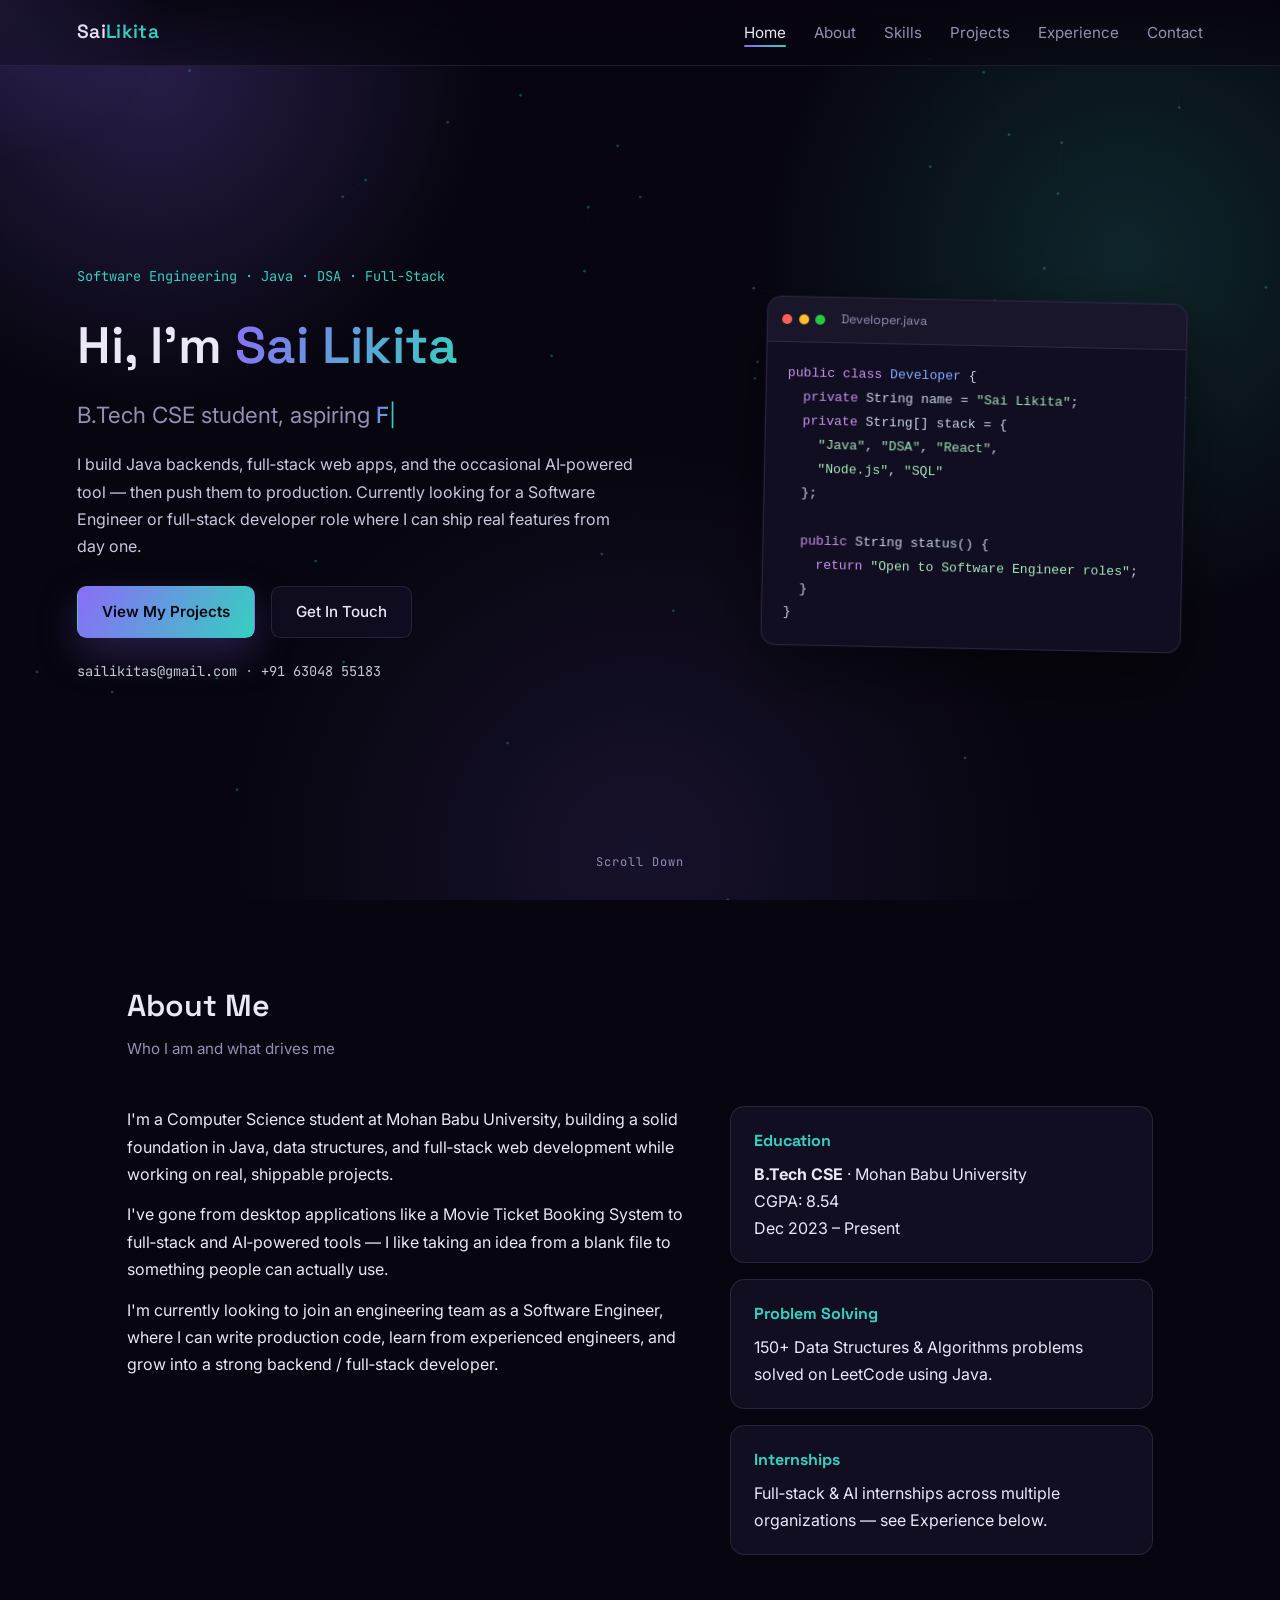
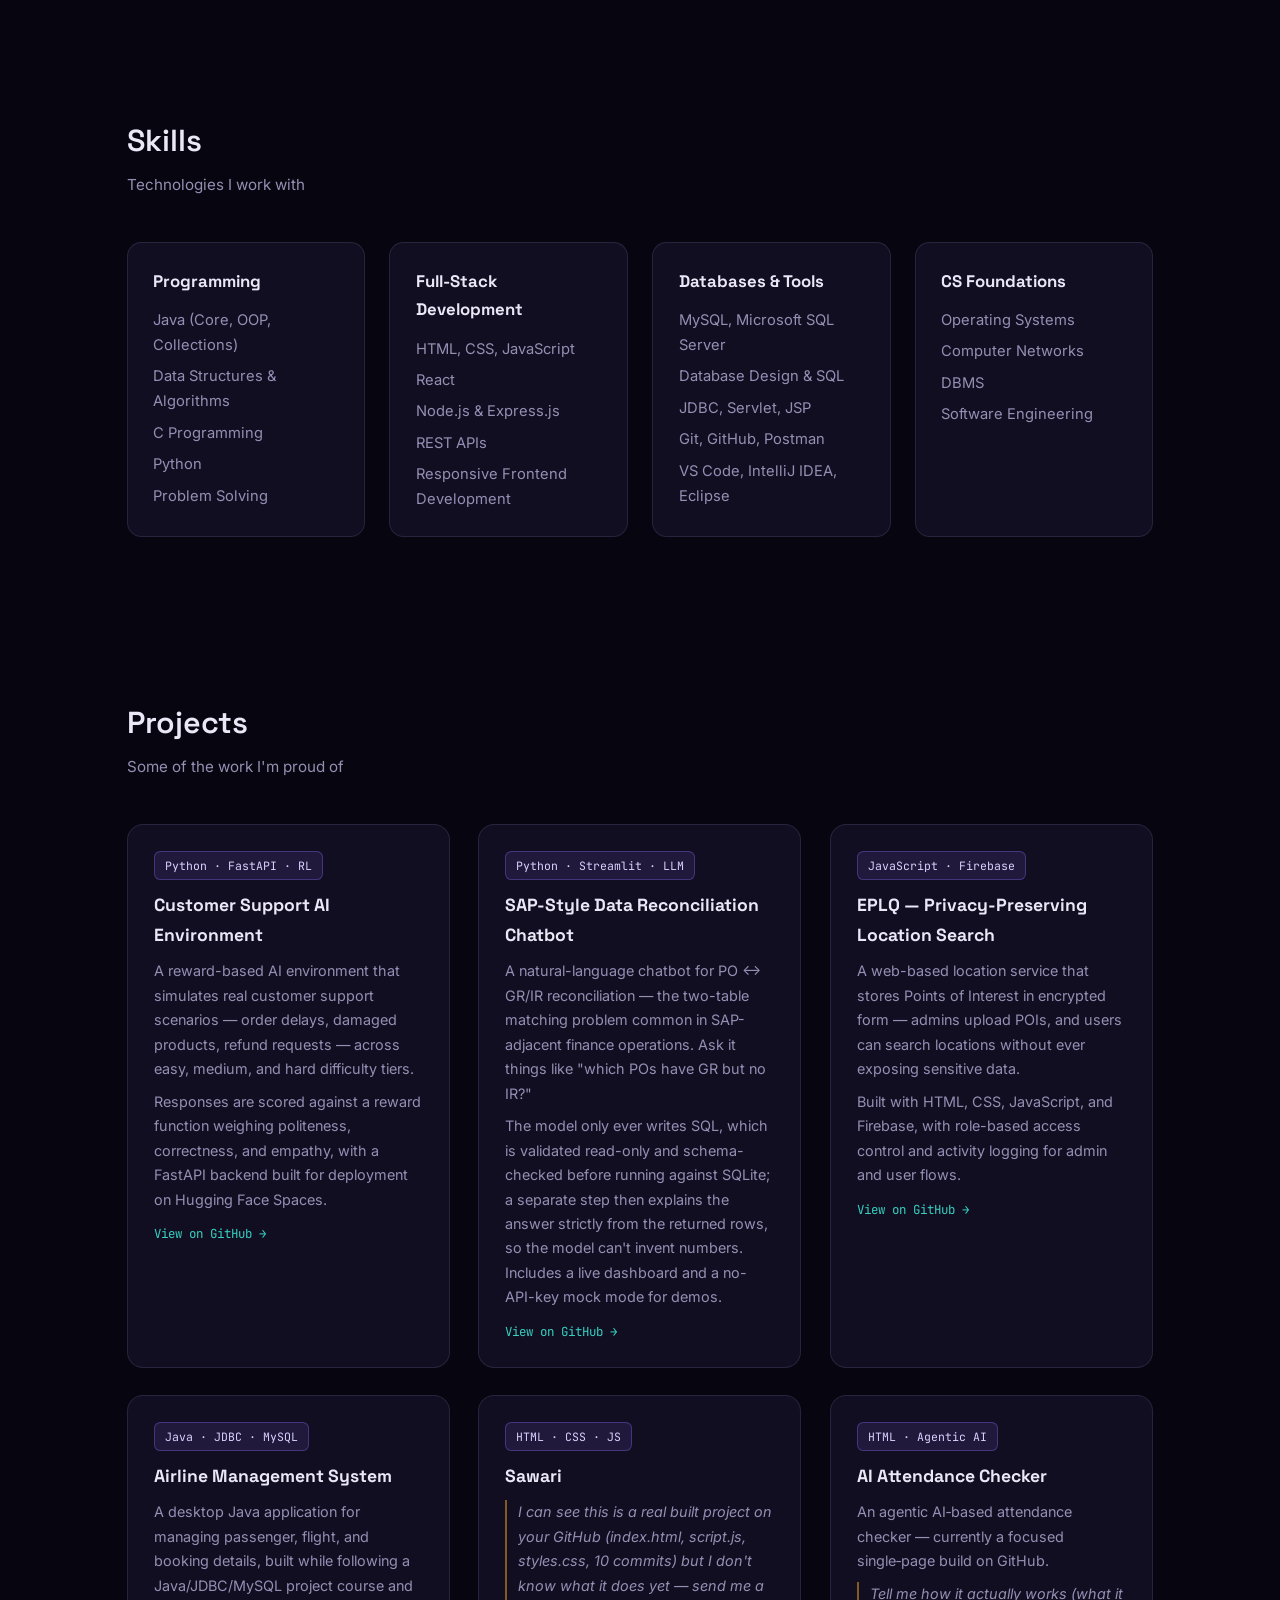
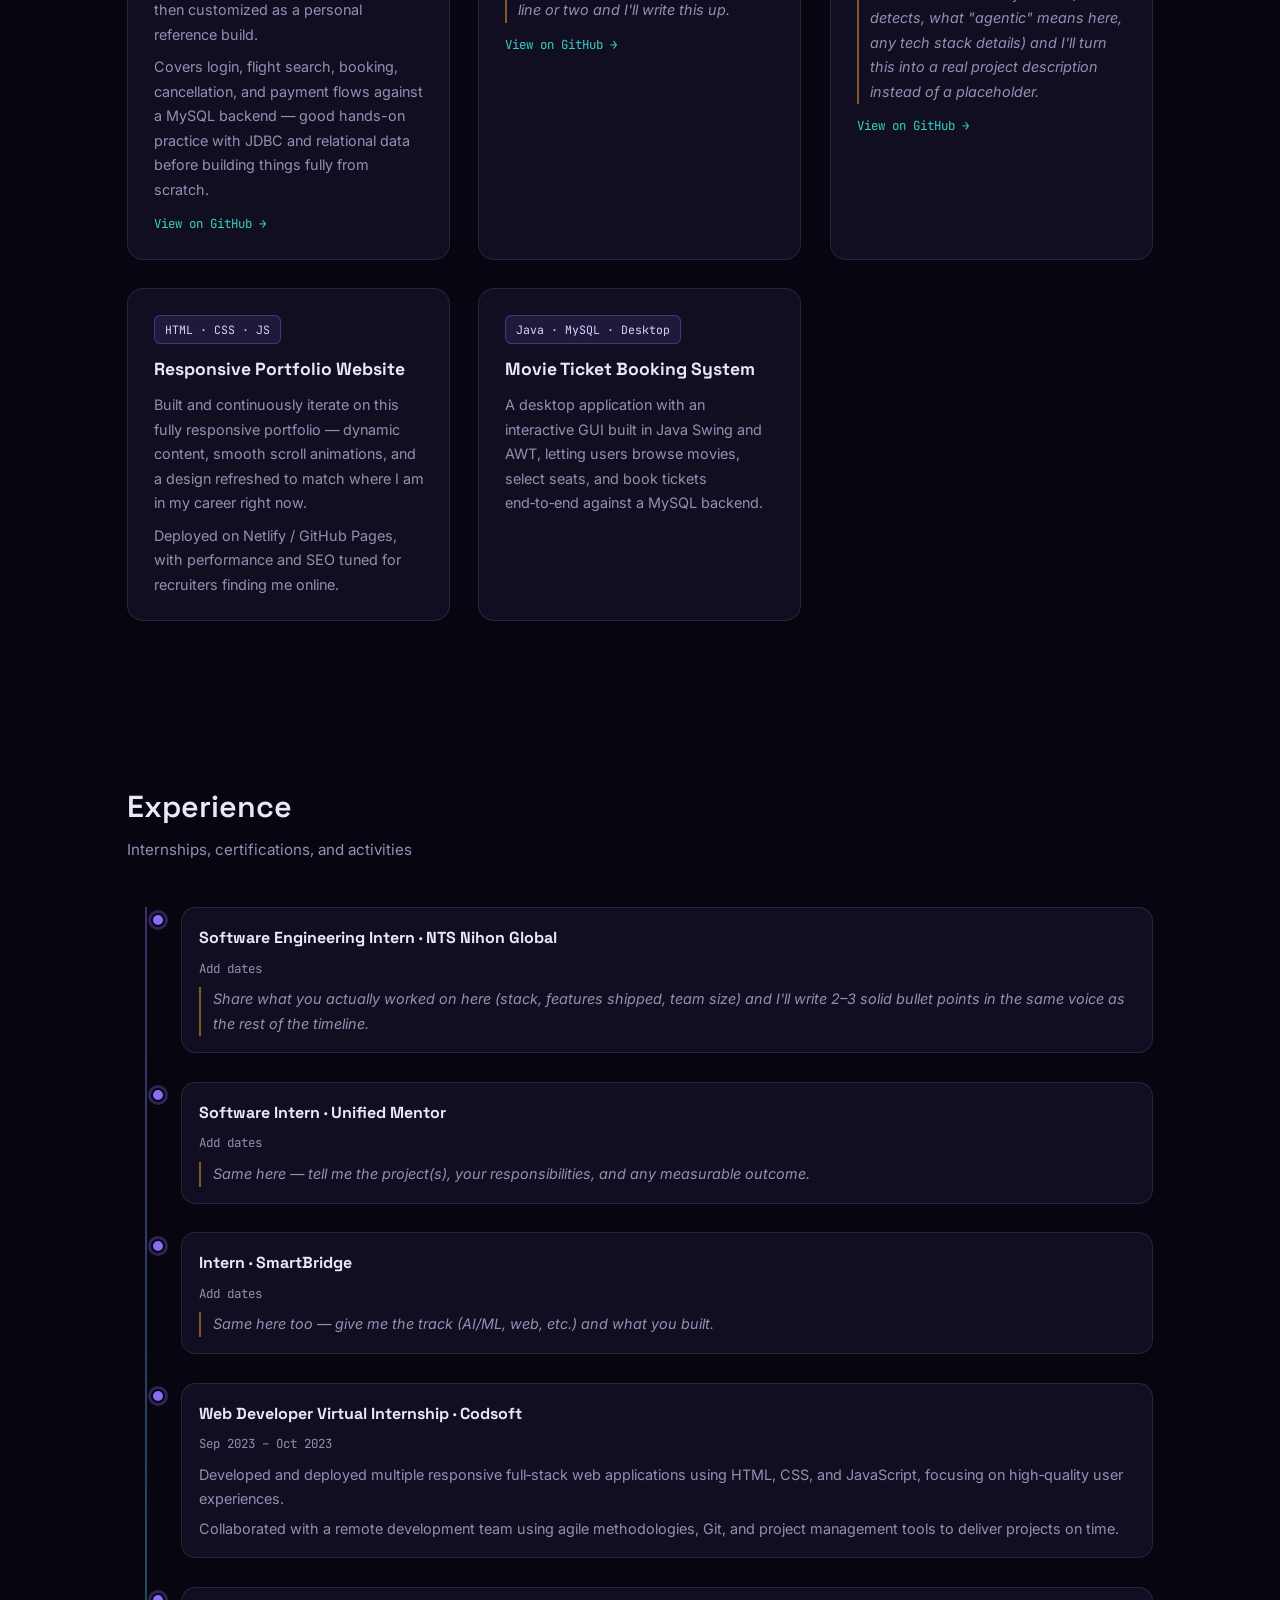
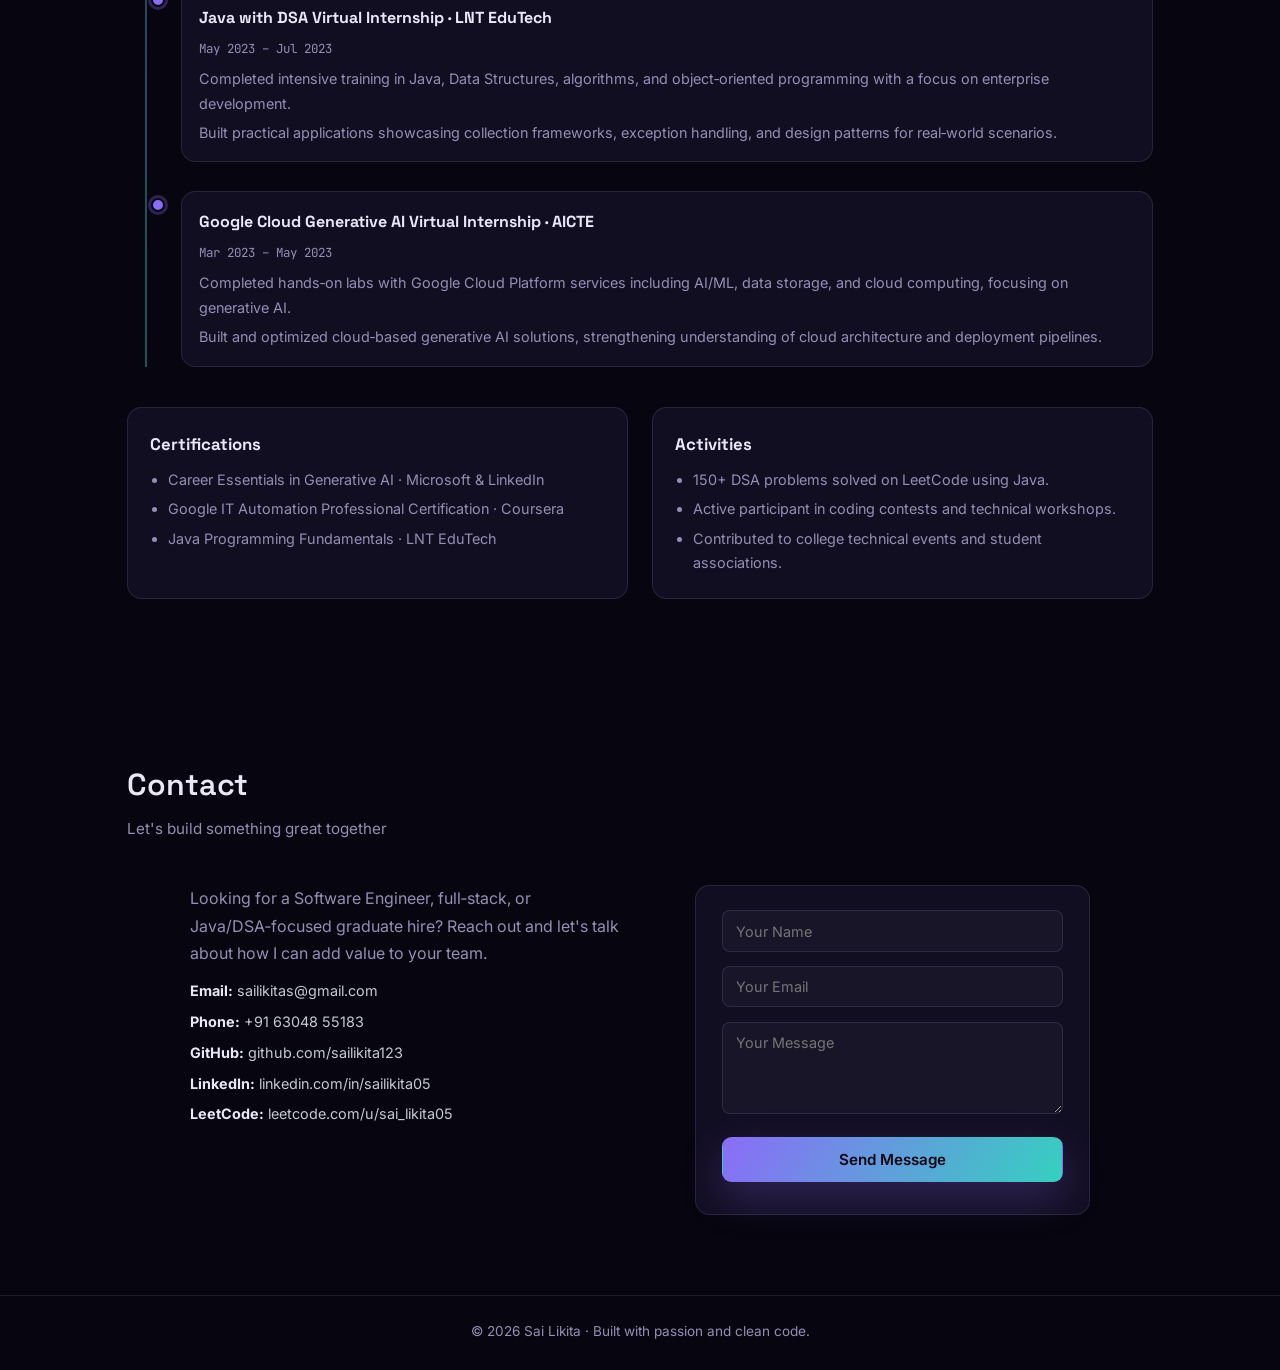
==== index.html @ dddb2d7a "Add files via upload" ====
<!DOCTYPE html>
<html lang="en">
<head>
  <meta charset="UTF-8" />
  <meta name="viewport" content="width=device-width, initial-scale=1.0" />
  <title>Sai Likita | Software Engineer</title>
  <meta name="description" content="Sai Likita — B.Tech CSE student and aspiring Software Engineer specializing in Java, Data Structures & Algorithms, and full-stack web development." />
  <link rel="stylesheet" href="styles.css" />
  <link rel="preconnect" href="https://fonts.googleapis.com">
  <link rel="preconnect" href="https://fonts.gstatic.com" crossorigin>
  <link href="https://fonts.googleapis.com/css2?family=Space+Grotesk:wght@400;500;600;700&family=Inter:wght@300;400;500;600;700&family=JetBrains+Mono:wght@400;500&display=swap" rel="stylesheet">
</head>
<body>
  <!-- preloader: one brief orchestrated entrance moment -->
  <div class="preloader" id="preloader" aria-hidden="true">
    <span class="preloader-mark">SL</span>
  </div>

  <!-- decorative background glow, purely visual -->
  <div class="bg-glow" aria-hidden="true"></div>
  <canvas id="particles" aria-hidden="true"></canvas>
  <div class="cursor-glow" id="cursor-glow" aria-hidden="true"></div>

  <!-- Header / Hero -->
  <header class="hero" id="home">
    <nav class="navbar">
      <div class="logo">Sai<span>Likita</span></div>
      <ul class="nav-links">
        <li><a href="#home">Home</a></li>
        <li><a href="#about">About</a></li>
        <li><a href="#skills">Skills</a></li>
        <li><a href="#projects">Projects</a></li>
        <li><a href="#experience">Experience</a></li>
        <li><a href="#contact">Contact</a></li>
      </ul>
      <div class="nav-toggle" id="nav-toggle">
        <span></span><span></span><span></span>
      </div>
    </nav>

    <div class="hero-content">
      <div class="hero-text">
        <p class="tagline">Software Engineering · Java · DSA · Full‑Stack</p>
        <h1>Hi, I'm <span>Sai Likita</span></h1>
        <h2>B.Tech CSE student, aspiring <span id="typewriter" class="typewriter"></span><span class="cursor" aria-hidden="true">|</span></h2>
        <p class="hero-subtitle">
          I build Java backends, full‑stack web apps, and the occasional AI‑powered tool —
          then push them to production. Currently looking for a Software Engineer or
          full‑stack developer role where I can ship real features from day one.
        </p>
        <div class="hero-buttons">
          <a href="#projects" class="btn primary">View My Projects</a>
          <a href="#contact" class="btn secondary">Get In Touch</a>
        </div>
        <div class="hero-links">
          <a href="mailto:sailikitas@gmail.com">sailikitas@gmail.com</a> ·
          <a href="tel:+916304855183">+91 63048 55183</a>
        </div>
      </div>

      <div class="hero-visual" aria-hidden="true">
        <div class="terminal-card" data-tilt>
          <div class="terminal-bar">
            <span class="dot red"></span><span class="dot yellow"></span><span class="dot green"></span>
            <span class="terminal-title">Developer.java</span>
          </div>
          <pre class="terminal-body"><code><span class="tok-kw">public class</span> <span class="tok-class">Developer</span> {
  <span class="tok-kw">private</span> String name = <span class="tok-str">"Sai Likita"</span>;
  <span class="tok-kw">private</span> String[] stack = {
    <span class="tok-str">"Java"</span>, <span class="tok-str">"DSA"</span>, <span class="tok-str">"React"</span>,
    <span class="tok-str">"Node.js"</span>, <span class="tok-str">"SQL"</span>
  };

  <span class="tok-kw">public</span> String status() {
    <span class="tok-kw">return</span> <span class="tok-str">"Open to Software Engineer roles"</span>;
  }
}</code></pre>
        </div>
      </div>
    </div>
    <div class="scroll-indicator">Scroll Down</div>
  </header>

  <!-- About -->
  <section id="about" class="section about">
    <div class="section-title">
      <h2>About Me</h2>
      <p>Who I am and what drives me</p>
    </div>
    <div class="about-grid">
      <div class="about-text">
        <p>
          I'm a Computer Science student at Mohan Babu University, building a solid foundation in
          Java, data structures, and full‑stack web development while working on real, shippable projects.
        </p>
        <p>
          I've gone from desktop applications like a Movie Ticket Booking System to full‑stack and
          AI‑powered tools — I like taking an idea from a blank file to something people can actually use.
        </p>
        <p>
          I'm currently looking to join an engineering team as a Software Engineer, where I can write
          production code, learn from experienced engineers, and grow into a strong backend / full‑stack developer.
        </p>
      </div>
      <div class="about-highlights">
        <div class="highlight-card">
          <h3>Education</h3>
          <p><strong>B.Tech CSE</strong> · Mohan Babu University</p>
          <p>CGPA: 8.54</p>
          <p>Dec 2023 – Present</p>
        </div>
        <div class="highlight-card">
          <h3>Problem Solving</h3>
          <p><span class="js-leetcode-count">150+</span> Data Structures &amp; Algorithms problems solved on LeetCode using Java.</p>
        </div>
        <div class="highlight-card">
          <h3>Internships</h3>
          <p>Full‑stack &amp; AI internships across multiple organizations — see Experience below.</p>
        </div>
      </div>
    </div>
  </section>

  <!-- Skills -->
  <section id="skills" class="section skills">
    <div class="section-title">
      <h2>Skills</h2>
      <p>Technologies I work with</p>
    </div>
    <div class="skills-grid">
      <div class="skills-group">
        <h3>Programming</h3>
        <ul>
          <li>Java (Core, OOP, Collections)</li>
          <li>Data Structures &amp; Algorithms</li>
          <li>C Programming</li>
          <li>Python</li>
          <li>Problem Solving</li>
        </ul>
      </div>
      <div class="skills-group">
        <h3>Full‑Stack Development</h3>
        <ul>
          <li>HTML, CSS, JavaScript</li>
          <li>React</li>
          <li>Node.js &amp; Express.js</li>
          <li>REST APIs</li>
          <li>Responsive Frontend Development</li>
        </ul>
      </div>
      <div class="skills-group">
        <h3>Databases &amp; Tools</h3>
        <ul>
          <li>MySQL, Microsoft SQL Server</li>
          <li>Database Design &amp; SQL</li>
          <li>JDBC, Servlet, JSP</li>
          <li>Git, GitHub, Postman</li>
          <li>VS Code, IntelliJ IDEA, Eclipse</li>
        </ul>
      </div>
      <div class="skills-group">
        <h3>CS Foundations</h3>
        <ul>
          <li>Operating Systems</li>
          <li>Computer Networks</li>
          <li>DBMS</li>
          <li>Software Engineering</li>
        </ul>
      </div>
    </div>
  </section>

  <!-- Projects -->
  <section id="projects" class="section projects">
    <div class="section-title">
      <h2>Projects</h2>
      <p>Some of the work I'm proud of</p>
    </div>

    <div class="projects-grid">
      <!-- Customer Support AI Environment -->
      <article class="project-card" data-tilt>
        <div class="project-tag">Python · FastAPI · RL</div>
        <h3>Customer Support AI Environment</h3>
        <p>
          A reward-based AI environment that simulates real customer support scenarios — order delays,
          damaged products, refund requests — across easy, medium, and hard difficulty tiers.
        </p>
        <p>
          Responses are scored against a reward function weighing politeness, correctness, and empathy,
          with a FastAPI backend built for deployment on Hugging Face Spaces.
        </p>
        <a class="project-link" href="https://github.com/sailikita123/Customer-Support-AI-Environment" target="_blank">View on GitHub →</a>
      </article>

      <!-- SAP-Style Data Reconciliation Chatbot -->
      <article class="project-card" data-tilt>
        <div class="project-tag">Python · Streamlit · LLM</div>
        <h3>SAP-Style Data Reconciliation Chatbot</h3>
        <p>
          A natural-language chatbot for PO ↔ GR/IR reconciliation — the two-table matching problem common
          in SAP-adjacent finance operations. Ask it things like "which POs have GR but no IR?"
        </p>
        <p>
          The model only ever writes SQL, which is validated read-only and schema-checked before running
          against SQLite; a separate step then explains the answer strictly from the returned rows, so the
          model can't invent numbers. Includes a live dashboard and a no-API-key mock mode for demos.
        </p>
        <a class="project-link" href="https://github.com/sailikita123/SAP-Style-Data-Reconciliation-Chatbot" target="_blank">View on GitHub →</a>
      </article>

      <!-- EPLQ -->
      <article class="project-card" data-tilt>
        <div class="project-tag">JavaScript · Firebase</div>
        <h3>EPLQ — Privacy-Preserving Location Search</h3>
        <p>
          A web-based location service that stores Points of Interest in encrypted form — admins upload
          POIs, and users can search locations without ever exposing sensitive data.
        </p>
        <p>
          Built with HTML, CSS, JavaScript, and Firebase, with role-based access control and activity
          logging for admin and user flows.
        </p>
        <a class="project-link" href="https://github.com/sailikita123/EPLQ" target="_blank">View on GitHub →</a>
      </article>

      <!-- Airline Management System -->
      <article class="project-card" data-tilt>
        <div class="project-tag">Java · JDBC · MySQL</div>
        <h3>Airline Management System</h3>
        <p>
          A desktop Java application for managing passenger, flight, and booking details, built while
          following a Java/JDBC/MySQL project course and then customized as a personal reference build.
        </p>
        <p>
          Covers login, flight search, booking, cancellation, and payment flows against a MySQL backend —
          good hands-on practice with JDBC and relational data before building things fully from scratch.
        </p>
        <a class="project-link" href="https://github.com/sailikita123/Airline-Management-System" target="_blank">View on GitHub →</a>
      </article>

      <!-- Sawari -->
      <article class="project-card" data-tilt>
        <div class="project-tag">HTML · CSS · JS</div>
        <h3>Sawari</h3>
        <p class="project-placeholder">
          I can see this is a real built project on your GitHub (index.html, script.js, styles.css,
          10 commits) but I don't know what it does yet — send me a line or two and I'll write this up.
        </p>
        <a class="project-link" href="https://github.com/sailikita123/sailikita" target="_blank">View on GitHub →</a>
      </article>

      <!-- AI Attendance Checker -->
      <article class="project-card" data-tilt>
        <div class="project-tag">HTML · Agentic AI</div>
        <h3>AI Attendance Checker</h3>
        <p>
          An agentic AI‑based attendance checker — currently a focused single‑page build on GitHub.
        </p>
        <p class="project-placeholder">
          Tell me how it actually works (what it detects, what "agentic" means here, any tech stack
          details) and I'll turn this into a real project description instead of a placeholder.
        </p>
        <a class="project-link" href="https://github.com/sailikita123/Ai-Attendence-Checker" target="_blank">View on GitHub →</a>
      </article>

      <!-- Responsive Portfolio Website -->
      <article class="project-card" data-tilt>
        <div class="project-tag">HTML · CSS · JS</div>
        <h3>Responsive Portfolio Website</h3>
        <p>
          Built and continuously iterate on this fully responsive portfolio — dynamic content, smooth
          scroll animations, and a design refreshed to match where I am in my career right now.
        </p>
        <p>
          Deployed on Netlify / GitHub Pages, with performance and SEO tuned for recruiters finding me online.
        </p>
      </article>

      <!-- Movie Ticket Booking System -->
      <article class="project-card" data-tilt>
        <div class="project-tag">Java · MySQL · Desktop</div>
        <h3>Movie Ticket Booking System</h3>
        <p>
          A desktop application with an interactive GUI built in Java Swing and AWT, letting users browse
          movies, select seats, and book tickets end‑to‑end against a MySQL backend.
        </p>
      </article>
    </div>
  </section>

  <!-- Experience / Internships -->
  <section id="experience" class="section experience">
    <div class="section-title">
      <h2>Experience</h2>
      <p>Internships, certifications, and activities</p>
    </div>

    <div class="timeline">
      <div class="timeline-item">
        <div class="timeline-dot"></div>
        <div class="timeline-content">
          <h3>Software Engineering Intern · NTS Nihon Global</h3>
          <span class="timeline-date">Add dates</span>
          <p class="project-placeholder">
            Share what you actually worked on here (stack, features shipped, team size) and I'll write
            2–3 solid bullet points in the same voice as the rest of the timeline.
          </p>
        </div>
      </div>

      <div class="timeline-item">
        <div class="timeline-dot"></div>
        <div class="timeline-content">
          <h3>Software Intern · Unified Mentor</h3>
          <span class="timeline-date">Add dates</span>
          <p class="project-placeholder">
            Same here — tell me the project(s), your responsibilities, and any measurable outcome.
          </p>
        </div>
      </div>

      <div class="timeline-item">
        <div class="timeline-dot"></div>
        <div class="timeline-content">
          <h3>Intern · SmartBridge</h3>
          <span class="timeline-date">Add dates</span>
          <p class="project-placeholder">
            Same here too — give me the track (AI/ML, web, etc.) and what you built.
          </p>
        </div>
      </div>

      <div class="timeline-item">
        <div class="timeline-dot"></div>
        <div class="timeline-content">
          <h3>Web Developer Virtual Internship · Codsoft</h3>
          <span class="timeline-date">Sep 2023 – Oct 2023</span>
          <p>
            Developed and deployed multiple responsive full‑stack web applications using HTML, CSS,
            and JavaScript, focusing on high‑quality user experiences.
          </p>
          <p>
            Collaborated with a remote development team using agile methodologies, Git, and project
            management tools to deliver projects on time.
          </p>
        </div>
      </div>

      <div class="timeline-item">
        <div class="timeline-dot"></div>
        <div class="timeline-content">
          <h3>Java with DSA Virtual Internship · LNT EduTech</h3>
          <span class="timeline-date">May 2023 – Jul 2023</span>
          <p>
            Completed intensive training in Java, Data Structures, algorithms, and object‑oriented
            programming with a focus on enterprise development.
          </p>
          <p>
            Built practical applications showcasing collection frameworks, exception handling,
            and design patterns for real‑world scenarios.
          </p>
        </div>
      </div>

      <div class="timeline-item">
        <div class="timeline-dot"></div>
        <div class="timeline-content">
          <h3>Google Cloud Generative AI Virtual Internship · AICTE</h3>
          <span class="timeline-date">Mar 2023 – May 2023</span>
          <p>
            Completed hands‑on labs with Google Cloud Platform services including AI/ML, data storage,
            and cloud computing, focusing on generative AI.
          </p>
          <p>
            Built and optimized cloud‑based generative AI solutions, strengthening understanding of cloud
            architecture and deployment pipelines.
          </p>
        </div>
      </div>
    </div>

    <div class="certs-activities">
      <div class="certs">
        <h3>Certifications</h3>
        <ul>
          <li>Career Essentials in Generative AI · Microsoft &amp; LinkedIn</li>
          <li>Google IT Automation Professional Certification · Coursera</li>
          <li>Java Programming Fundamentals · LNT EduTech</li>
        </ul>
      </div>
      <div class="activities">
        <h3>Activities</h3>
        <ul>
          <li><span class="js-leetcode-count">150+</span> DSA problems solved on LeetCode using Java.</li>
          <li>Active participant in coding contests and technical workshops.</li>
          <li>Contributed to college technical events and student associations.</li>
        </ul>
      </div>
    </div>
  </section>

  <!-- Contact -->
  <section id="contact" class="section contact">
    <div class="section-title">
      <h2>Contact</h2>
      <p>Let's build something great together</p>
    </div>

    <div class="contact-grid">
      <div class="contact-info">
        <p>
          Looking for a Software Engineer, full‑stack, or Java/DSA‑focused graduate hire?
          Reach out and let's talk about how I can add value to your team.
        </p>
        <ul>
          <li><strong>Email:</strong> <a href="mailto:sailikitas@gmail.com">sailikitas@gmail.com</a></li>
          <li><strong>Phone:</strong> <a href="tel:+916304855183">+91 63048 55183</a></li>
          <li><strong>GitHub:</strong> <a href="https://github.com/sailikita123" target="_blank">github.com/sailikita123</a></li>
          <li><strong>LinkedIn:</strong> <a href="https://www.linkedin.com/in/sailikita05/" target="_blank">linkedin.com/in/sailikita05</a></li>
          <li><strong>LeetCode:</strong> <a href="https://leetcode.com/u/sai_likita05/" target="_blank">leetcode.com/u/sai_likita05</a></li>
        </ul>
      </div>

      <form class="contact-form" onsubmit="handleSubmit(event)">
        <div class="form-row">
          <input type="text" id="name" placeholder="Your Name" required />
        </div>
        <div class="form-row">
          <input type="email" id="email" placeholder="Your Email" required />
        </div>
        <div class="form-row">
          <textarea id="message" rows="4" placeholder="Your Message" required></textarea>
        </div>
        <button type="submit" class="btn primary full-width">Send Message</button>
        <p id="form-status" class="form-status"></p>
      </form>
    </div>
  </section>

  <!-- Footer -->
  <footer class="footer">
    <p>© <span id="year"></span> Sai Likita · Built with passion and clean code.</p>
  </footer>

  <script src="script.js"></script>
</body>
</html>
---- styles.css ----
* {
  margin: 0;
  padding: 0;
  box-sizing: border-box;
}

:root {
  /* Base */
  --bg: #07050f;
  --bg-alt: #0d0a1a;
  --surface: #120e22;
  --border: rgba(148, 148, 196, 0.16);

  /* Accents — violet to teal duotone, amber reserved for signal/CTA */
  --accent-1: #8b6cf7;
  --accent-2: #35d0c0;
  --accent-amber: #f5a623;

  /* Text */
  --text: #eae7f7;
  --muted: #948fb3;

  /* Type */
  --font-display: "Space Grotesk", system-ui, sans-serif;
  --font-body: "Inter", system-ui, -apple-system, sans-serif;
  --font-mono: "JetBrains Mono", ui-monospace, monospace;
}

@media (prefers-reduced-motion: reduce) {
  *, *::before, *::after {
    animation-duration: 0.001ms !important;
    animation-iteration-count: 1 !important;
    transition-duration: 0.001ms !important;
    scroll-behavior: auto !important;
  }
}

html {
  scroll-behavior: smooth;
}

body {
  font-family: var(--font-body);
  background: var(--bg);
  color: var(--text);
  line-height: 1.7;
  position: relative;
  overflow-x: hidden;
}

h1, h2, h3, .logo, .terminal-title {
  font-family: var(--font-display);
}

/* Decorative background glow — one orchestrated ambient element */
.bg-glow {
  position: fixed;
  inset: 0;
  z-index: -1;
  background:
    radial-gradient(560px circle at 12% 8%, rgba(139, 108, 247, 0.24), transparent 60%),
    radial-gradient(620px circle at 88% 28%, rgba(53, 208, 192, 0.16), transparent 60%),
    radial-gradient(700px circle at 50% 95%, rgba(139, 108, 247, 0.12), transparent 60%),
    var(--bg);
  animation: drift 22s ease-in-out infinite alternate;
}

@keyframes drift {
  from { background-position: 0 0, 0 0, 0 0; }
  to { background-position: 40px -30px, -30px 40px, 20px 20px; }
}

::selection {
  background: var(--accent-1);
  color: #0a0714;
}

/* Preloader — one orchestrated entrance moment, then gone for good */
.preloader {
  position: fixed;
  inset: 0;
  z-index: 999;
  display: flex;
  align-items: center;
  justify-content: center;
  background: var(--bg);
  transition: opacity 0.6s ease, visibility 0.6s ease;
}

.preloader-mark {
  font-family: var(--font-display);
  font-size: 1.6rem;
  font-weight: 700;
  letter-spacing: 0.08em;
  background: linear-gradient(120deg, var(--accent-1), var(--accent-2));
  -webkit-background-clip: text;
  background-clip: text;
  color: transparent;
  animation: pulseMark 1.1s ease-in-out infinite;
}

@keyframes pulseMark {
  0%, 100% { opacity: 0.4; transform: scale(0.94); }
  50% { opacity: 1; transform: scale(1); }
}

.preloader.done {
  opacity: 0;
  visibility: hidden;
  pointer-events: none;
}

/* Particle constellation canvas, sits above the ambient glow */
#particles {
  position: fixed;
  inset: 0;
  z-index: 0;
  pointer-events: none;
  opacity: 0.55;
}

body > * {
  position: relative;
  z-index: 1;
}

/* Cursor glow — desktop only, follows the pointer */
.cursor-glow {
  position: fixed;
  top: 0;
  left: 0;
  width: 340px;
  height: 340px;
  border-radius: 50%;
  background: radial-gradient(circle, rgba(139, 108, 247, 0.14), transparent 70%);
  transform: translate(-50%, -50%);
  pointer-events: none;
  z-index: 2;
  will-change: transform;
  display: none;
}

@media (pointer: fine) {
  .cursor-glow {
    display: block;
  }
}

/* Typewriter target */
.typewriter {
  background: linear-gradient(120deg, var(--accent-1), var(--accent-2));
  -webkit-background-clip: text;
  background-clip: text;
  color: transparent;
  font-weight: 500;
}

/* Tilt-on-hover targets get perspective from JS-applied inline transform;
   this just sets up the transition + will-change */
[data-tilt] {
  transition: transform 0.15s ease-out, box-shadow 0.2s ease;
  will-change: transform;
}

/* Stagger-reveal: JS adds .reveal to eligible children, then .in-view flips it on
   with a per-index delay set via the --delay custom property */
.reveal {
  opacity: 0;
  transform: translateY(18px);
  transition: opacity 0.55s ease, transform 0.55s ease;
  transition-delay: var(--delay, 0ms);
}

.reveal.in-view {
  opacity: 1;
  transform: translateY(0);
}

/* Nav active-section highlight */
.nav-links a.active {
  color: var(--text);
}

.nav-links a.active::after {
  width: 100%;
}

/* Navbar */
.navbar {
  position: fixed;
  top: 0;
  left: 0;
  right: 0;
  padding: 1rem 6vw;
  display: flex;
  align-items: center;
  justify-content: space-between;
  backdrop-filter: blur(18px);
  background: linear-gradient(to bottom, rgba(7, 5, 15, 0.9), rgba(7, 5, 15, 0.55));
  z-index: 100;
  border-bottom: 1px solid var(--border);
}

.logo {
  font-weight: 600;
  font-size: 1.2rem;
  letter-spacing: 0.02em;
}

.logo span {
  color: var(--accent-2);
}

.nav-links {
  list-style: none;
  display: flex;
  gap: 1.75rem;
}

.nav-links a {
  color: var(--muted);
  text-decoration: none;
  font-size: 0.95rem;
  position: relative;
  transition: color 0.2s ease;
}

.nav-links a::after {
  content: "";
  position: absolute;
  left: 0;
  bottom: -0.35rem;
  width: 0;
  height: 2px;
  background: linear-gradient(90deg, var(--accent-1), var(--accent-2));
  border-radius: 999px;
  transition: width 0.2s ease;
}

.nav-links a:hover {
  color: var(--text);
}

.nav-links a:hover::after {
  width: 100%;
}

/* Mobile nav toggle */
.nav-toggle {
  display: none;
  flex-direction: column;
  gap: 0.25rem;
  cursor: pointer;
}

.nav-toggle span {
  width: 22px;
  height: 2px;
  background: var(--text);
}

/* Hero */
.hero {
  min-height: 100vh;
  padding: 7rem 6vw 4rem;
  display: flex;
  align-items: center;
  position: relative;
}

.hero-content {
  max-width: 1180px;
  width: 100%;
  margin: 0 auto;
  display: grid;
  grid-template-columns: 1.15fr 0.85fr;
  gap: 3rem;
  align-items: center;
}

.hero-text .tagline {
  font-family: var(--font-mono);
  font-size: 0.85rem;
  color: var(--accent-2);
  margin-bottom: 0.9rem;
}

.hero-text h1 {
  font-size: clamp(2.4rem, 4vw, 3.4rem);
  font-weight: 600;
  margin-bottom: 0.4rem;
}

.hero-text h1 span {
  background: linear-gradient(120deg, var(--accent-1), var(--accent-2));
  -webkit-background-clip: text;
  background-clip: text;
  color: transparent;
}

.hero-text h2 {
  font-size: clamp(1.1rem, 2vw, 1.4rem);
  color: var(--muted);
  margin-bottom: 1.1rem;
  font-weight: 400;
  font-family: var(--font-body);
}

.cursor {
  color: var(--accent-2);
  animation: blink 1s step-start infinite;
}

@keyframes blink {
  50% { opacity: 0; }
}

.hero-subtitle {
  max-width: 560px;
  color: #c9c6de;
  margin-bottom: 1.6rem;
}

.hero-buttons {
  display: flex;
  gap: 1rem;
  margin-bottom: 1.4rem;
}

.btn {
  padding: 0.75rem 1.5rem;
  border-radius: 0.6rem;
  border: 1px solid transparent;
  font-family: var(--font-body);
  font-size: 0.95rem;
  font-weight: 500;
  cursor: pointer;
  text-decoration: none;
  transition: transform 0.2s ease, box-shadow 0.2s ease, border-color 0.2s ease, background 0.2s ease;
  display: inline-block;
}

.btn.primary {
  background: linear-gradient(120deg, var(--accent-1), var(--accent-2));
  color: #0a0714;
  font-weight: 600;
  box-shadow: 0 16px 40px rgba(139, 108, 247, 0.25);
}

.btn.primary:hover {
  transform: translateY(-2px);
  box-shadow: 0 20px 50px rgba(139, 108, 247, 0.4);
}

.btn.secondary {
  background: rgba(18, 14, 34, 0.8);
  color: var(--text);
  border-color: var(--border);
}

.btn.secondary:hover {
  border-color: var(--accent-2);
  background: rgba(18, 14, 34, 0.95);
}

.hero-links {
  font-family: var(--font-mono);
  font-size: 0.85rem;
  color: var(--muted);
}

.hero-links a {
  color: #c4c9d4;
  text-decoration: none;
}

.hero-links a:hover {
  color: var(--accent-2);
}

/* Hero visual: terminal card */
.hero-visual {
  display: flex;
  justify-content: center;
}

.terminal-card {
  width: 100%;
  max-width: 420px;
  background: var(--surface);
  border: 1px solid var(--border);
  border-radius: 0.9rem;
  overflow: hidden;
  box-shadow: 0 30px 70px rgba(0, 0, 0, 0.5), 0 0 0 1px rgba(139, 108, 247, 0.08);
  transform: rotate(1.2deg);
}

.terminal-bar {
  display: flex;
  align-items: center;
  gap: 0.4rem;
  padding: 0.7rem 0.9rem;
  background: rgba(255, 255, 255, 0.03);
  border-bottom: 1px solid var(--border);
}

.dot {
  width: 10px;
  height: 10px;
  border-radius: 50%;
  display: inline-block;
}

.dot.red { background: #ff5f57; }
.dot.yellow { background: #febc2e; }
.dot.green { background: #28c840; }

.terminal-title {
  margin-left: 0.6rem;
  font-size: 0.78rem;
  color: var(--muted);
}

.terminal-body {
  padding: 1.2rem 1.3rem;
  font-family: var(--font-mono);
  font-size: 0.82rem;
  line-height: 1.75;
  color: #cbd5e1;
  overflow-x: auto;
}

.tok-kw { color: #c792ea; }
.tok-class { color: #82aaff; }
.tok-str { color: #a3e6b8; }

/* Scroll indicator */
.scroll-indicator {
  position: absolute;
  left: 50%;
  bottom: 1.75rem;
  transform: translateX(-50%);
  font-family: var(--font-mono);
  font-size: 0.75rem;
  color: var(--muted);
  letter-spacing: 0.08em;
}

/* Sections */
.section {
  padding: 5rem 6vw;
  max-width: 1180px;
  margin: 0 auto;
}

.section-title {
  margin-bottom: 2.75rem;
}

.section-title h2 {
  font-size: 1.9rem;
  font-weight: 600;
  margin-bottom: 0.3rem;
}

.section-title p {
  color: var(--muted);
  font-size: 0.95rem;
}

/* Scroll reveal — applied to section titles only, one moment per section */
.section-title {
  opacity: 0;
  transform: translateY(14px);
  transition: opacity 0.6s ease, transform 0.6s ease;
}

.section-title.in-view {
  opacity: 1;
  transform: translateY(0);
}

/* About */
.about-grid {
  display: grid;
  grid-template-columns: 2fr 1.5fr;
  gap: 2.5rem;
  align-items: flex-start;
}

.about-text p + p {
  margin-top: 0.85rem;
}

.about-highlights {
  display: grid;
  gap: 1rem;
}

.highlight-card {
  background: var(--surface);
  border-radius: 0.9rem;
  padding: 1.25rem 1.4rem;
  border: 1px solid var(--border);
}

.highlight-card h3 {
  font-size: 1rem;
  margin-bottom: 0.4rem;
  color: var(--accent-2);
}

/* Skills */
.skills-grid {
  display: grid;
  grid-template-columns: repeat(auto-fit, minmax(210px, 1fr));
  gap: 1.5rem;
}

.skills-group {
  background: var(--surface);
  border-radius: 0.9rem;
  padding: 1.5rem 1.6rem;
  border: 1px solid var(--border);
}

.skills-group h3 {
  margin-bottom: 0.8rem;
  font-size: 1.05rem;
}

.skills-group ul {
  list-style: none;
  font-size: 0.92rem;
  color: var(--muted);
}

.skills-group li + li {
  margin-top: 0.4rem;
}

/* Projects */
.projects-grid {
  display: grid;
  grid-template-columns: repeat(auto-fit, minmax(270px, 1fr));
  gap: 1.75rem;
}

.project-card {
  background: var(--surface);
  border-radius: 1rem;
  padding: 1.6rem 1.6rem 1.4rem;
  border: 1px solid var(--border);
  transition: border-color 0.2s ease, transform 0.2s ease;
}

.project-card:hover {
  border-color: rgba(139, 108, 247, 0.5);
}

.project-tag {
  display: inline-block;
  font-family: var(--font-mono);
  font-size: 0.72rem;
  padding: 0.25rem 0.65rem;
  border-radius: 0.4rem;
  background: rgba(139, 108, 247, 0.12);
  border: 1px solid rgba(139, 108, 247, 0.35);
  color: #d8d2ff;
  margin-bottom: 0.7rem;
}

.project-card h3 {
  margin-bottom: 0.5rem;
  font-size: 1.1rem;
}

.project-card p {
  color: var(--muted);
  font-size: 0.9rem;
}

.project-card p + p {
  margin-top: 0.5rem;
}

.project-placeholder {
  color: var(--accent-amber);
  font-style: italic;
  font-size: 0.82rem;
  border-left: 2px solid rgba(245, 166, 35, 0.5);
  padding-left: 0.7rem;
}

.project-link {
  display: inline-block;
  margin-top: 0.7rem;
  font-family: var(--font-mono);
  font-size: 0.78rem;
  color: var(--accent-2);
  text-decoration: none;
}

.project-link:hover {
  text-decoration: underline;
}

/* Experience */
.timeline {
  position: relative;
  margin-bottom: 2.5rem;
}

.timeline::before {
  content: "";
  position: absolute;
  left: 18px;
  top: 0;
  bottom: 0;
  width: 2px;
  background: linear-gradient(to bottom, var(--accent-1), var(--accent-2));
  opacity: 0.4;
}

.timeline-item {
  display: flex;
  gap: 1rem;
  margin-bottom: 1.8rem;
  padding-left: 1.5rem;
}

.timeline-dot {
  width: 14px;
  height: 14px;
  border-radius: 999px;
  background: var(--accent-1);
  border: 2px solid var(--bg);
  box-shadow: 0 0 0 3px rgba(139, 108, 247, 0.3);
  margin-top: 0.4rem;
  flex-shrink: 0;
}

.timeline-content {
  background: var(--surface);
  border-radius: 0.9rem;
  padding: 1rem 1.1rem;
  border: 1px solid var(--border);
  flex: 1;
}

.timeline-date {
  font-family: var(--font-mono);
  font-size: 0.78rem;
  color: var(--muted);
}

.timeline-content h3 {
  margin-bottom: 0.15rem;
  font-size: 1rem;
}

.timeline-content p {
  color: var(--muted);
  font-size: 0.9rem;
  margin-top: 0.4rem;
}

.timeline-content p + p {
  margin-top: 0.3rem;
}

.certs-activities {
  display: grid;
  grid-template-columns: repeat(auto-fit, minmax(260px, 1fr));
  gap: 1.5rem;
}

.certs, .activities {
  background: var(--surface);
  border-radius: 0.9rem;
  padding: 1.4rem;
  border: 1px solid var(--border);
}

.certs h3, .activities h3 {
  margin-bottom: 0.6rem;
  font-size: 1.05rem;
}

.certs ul, .activities ul {
  list-style: disc;
  padding-left: 1.1rem;
  font-size: 0.9rem;
  color: var(--muted);
}

.certs li + li, .activities li + li {
  margin-top: 0.3rem;
}

/* Contact */
.contact-grid {
  display: grid;
  grid-template-columns: minmax(0, 1.2fr) minmax(0, 1fr);
  gap: 2rem;
  max-width: 900px;
  margin: 0 auto;
}

.contact-info p {
  color: var(--muted);
  margin-bottom: 0.75rem;
}

.contact-info ul {
  list-style: none;
  font-size: 0.9rem;
}

.contact-info li + li {
  margin-top: 0.4rem;
}

.contact-info a {
  color: #c4c9d4;
  text-decoration: none;
}

.contact-info a:hover {
  color: var(--accent-2);
}

.contact-form {
  background: var(--surface);
  border-radius: 0.9rem;
  padding: 1.5rem 1.6rem;
  border: 1px solid var(--border);
}

.form-row {
  margin-bottom: 0.9rem;
}

input, textarea {
  width: 100%;
  padding: 0.7rem 0.8rem;
  border-radius: 0.5rem;
  border: 1px solid var(--border);
  background: rgba(255, 255, 255, 0.03);
  color: var(--text);
  font-family: var(--font-body);
  font-size: 0.9rem;
}

input:focus, textarea:focus {
  outline: none;
  border-color: var(--accent-2);
  box-shadow: 0 0 0 1px rgba(53, 208, 192, 0.6);
}

.btn.full-width {
  width: 100%;
  text-align: center;
}

.form-status {
  margin-top: 0.5rem;
  font-size: 0.85rem;
  color: var(--muted);
}

/* Footer */
.footer {
  padding: 1.5rem 6vw 1.7rem;
  text-align: center;
  font-size: 0.85rem;
  color: var(--muted);
  border-top: 1px solid var(--border);
}

/* Visible keyboard focus */
a:focus-visible,
button:focus-visible,
input:focus-visible,
textarea:focus-visible {
  outline: 2px solid var(--accent-2);
  outline-offset: 2px;
}

/* Responsive */
@media (max-width: 900px) {
  .hero-content {
    grid-template-columns: 1fr;
  }

  .hero-visual {
    order: -1;
  }

  .terminal-card {
    max-width: 480px;
    transform: none;
  }

  .about-grid,
  .contact-grid {
    grid-template-columns: 1fr;
  }
}

@media (max-width: 768px) {
  .navbar {
    padding-inline: 5vw;
  }

  .nav-links {
    position: absolute;
    top: 100%;
    right: 0;
    background: rgba(7, 5, 15, 0.98);
    flex-direction: column;
    gap: 0.5rem;
    padding: 0.9rem 1.25rem 1.1rem;
    border-bottom-left-radius: 0.9rem;
    border-left: 1px solid var(--border);
    border-bottom: 1px solid var(--border);
    display: none;
  }

  .nav-links.open {
    display: flex;
  }

  .nav-toggle {
    display: flex;
  }

  .hero {
    padding-top: 6.2rem;
  }

  .hero-buttons {
    flex-direction: column;
    align-items: flex-start;
  }
}

@media (max-width: 480px) {
  .section {
    padding-inline: 5vw;
  }

  .hero {
    padding-inline: 5vw;
  }
}
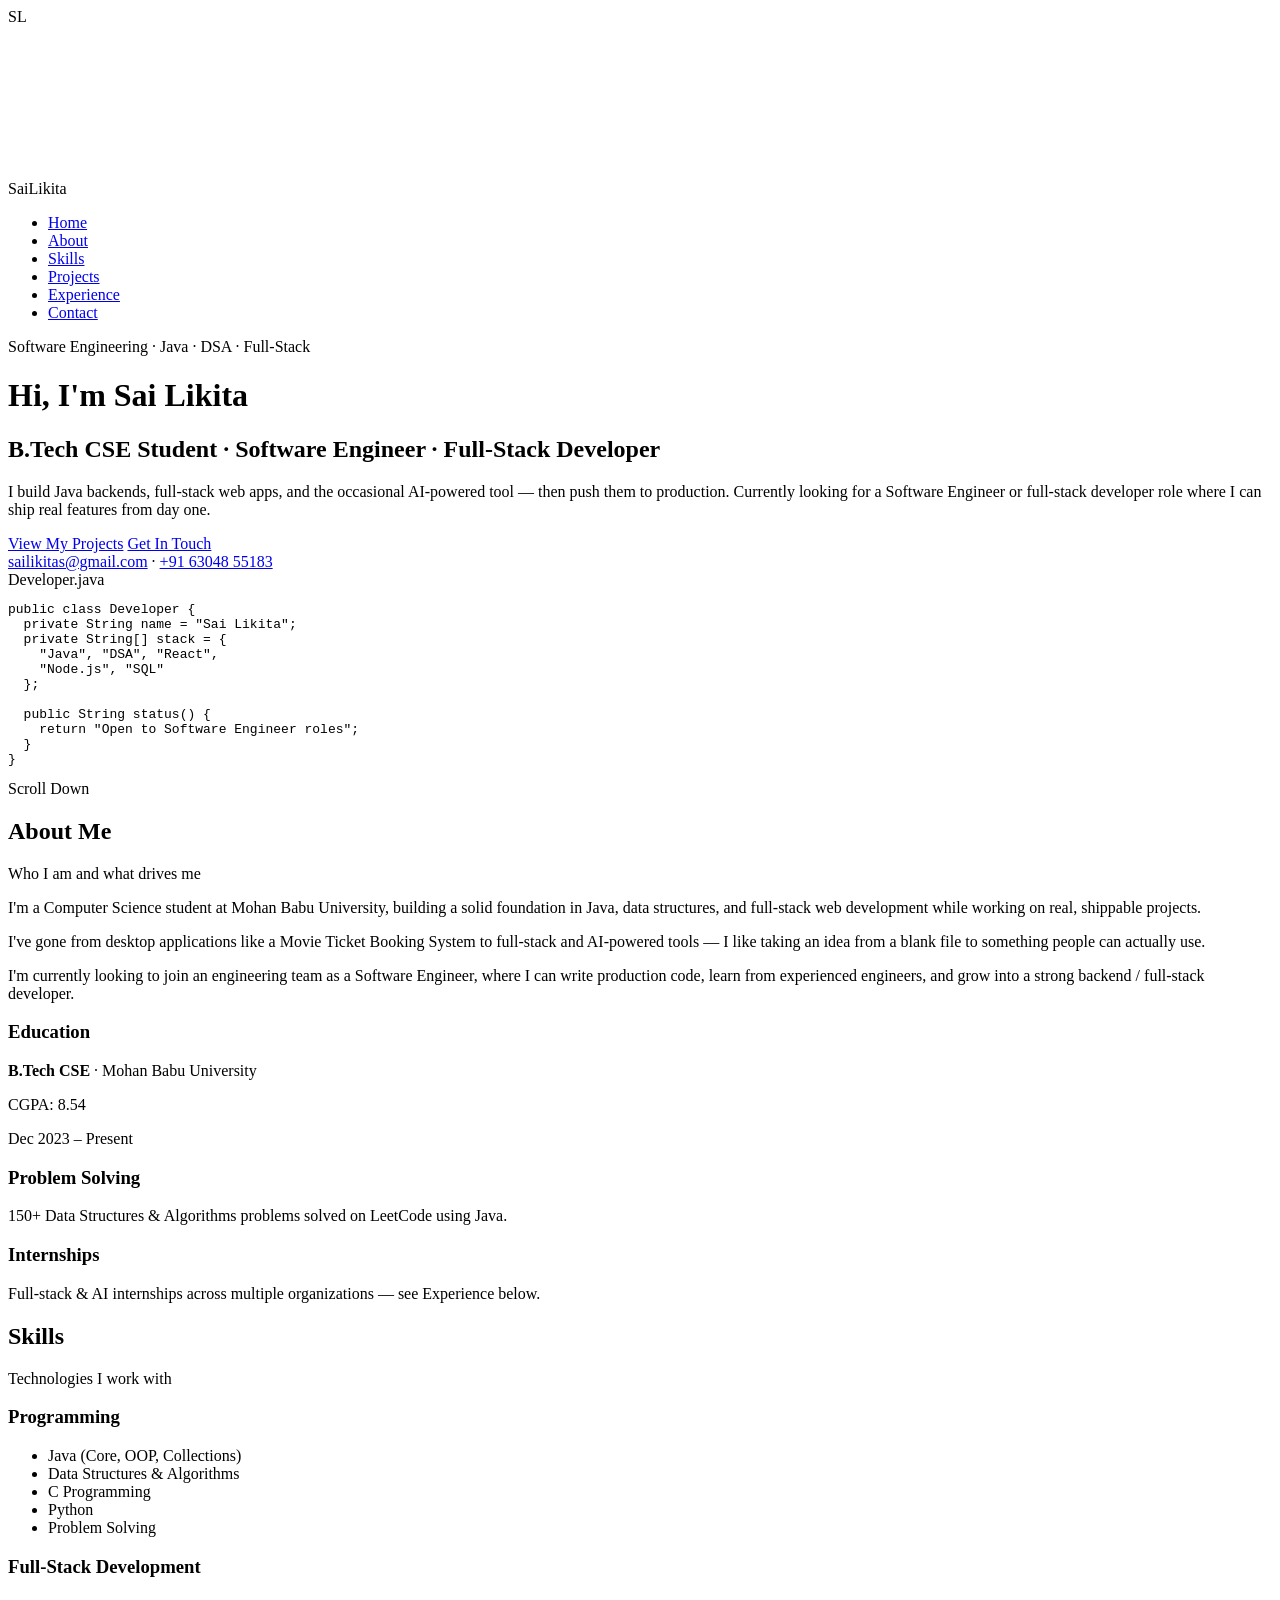
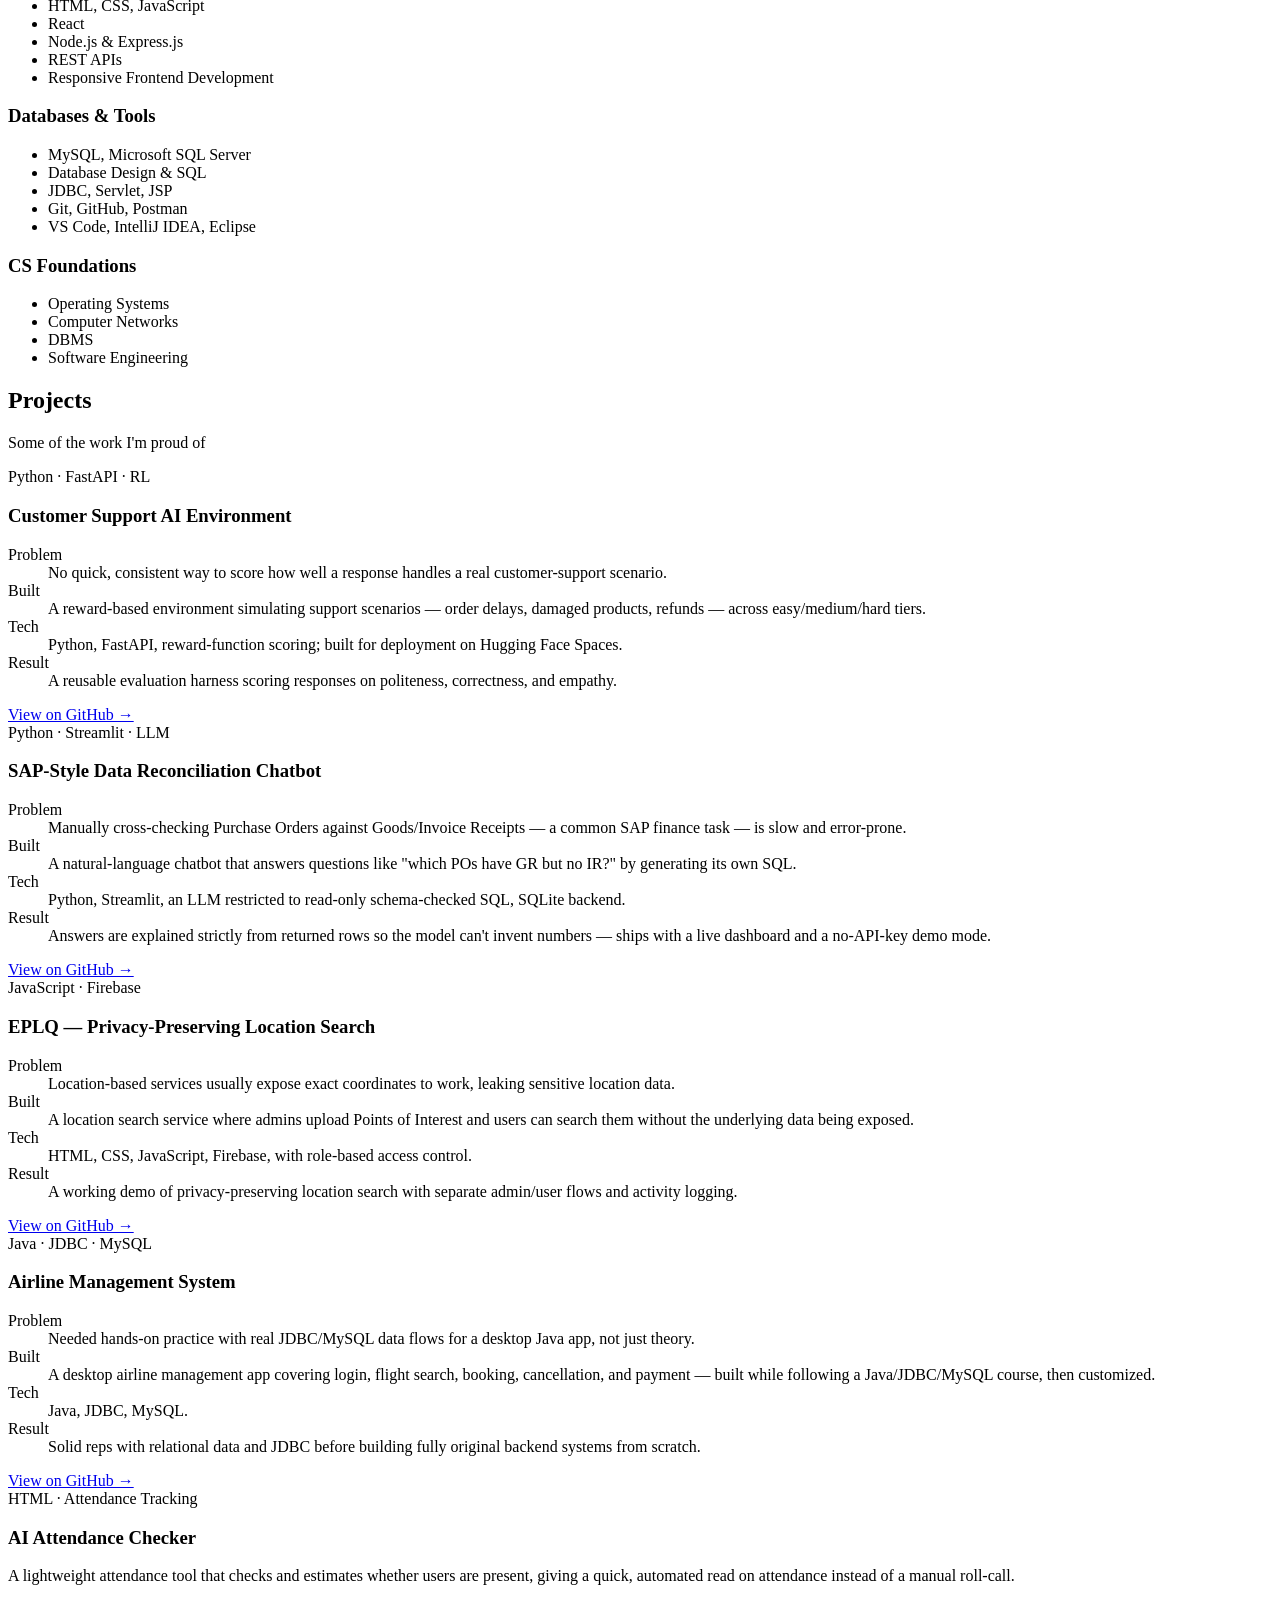
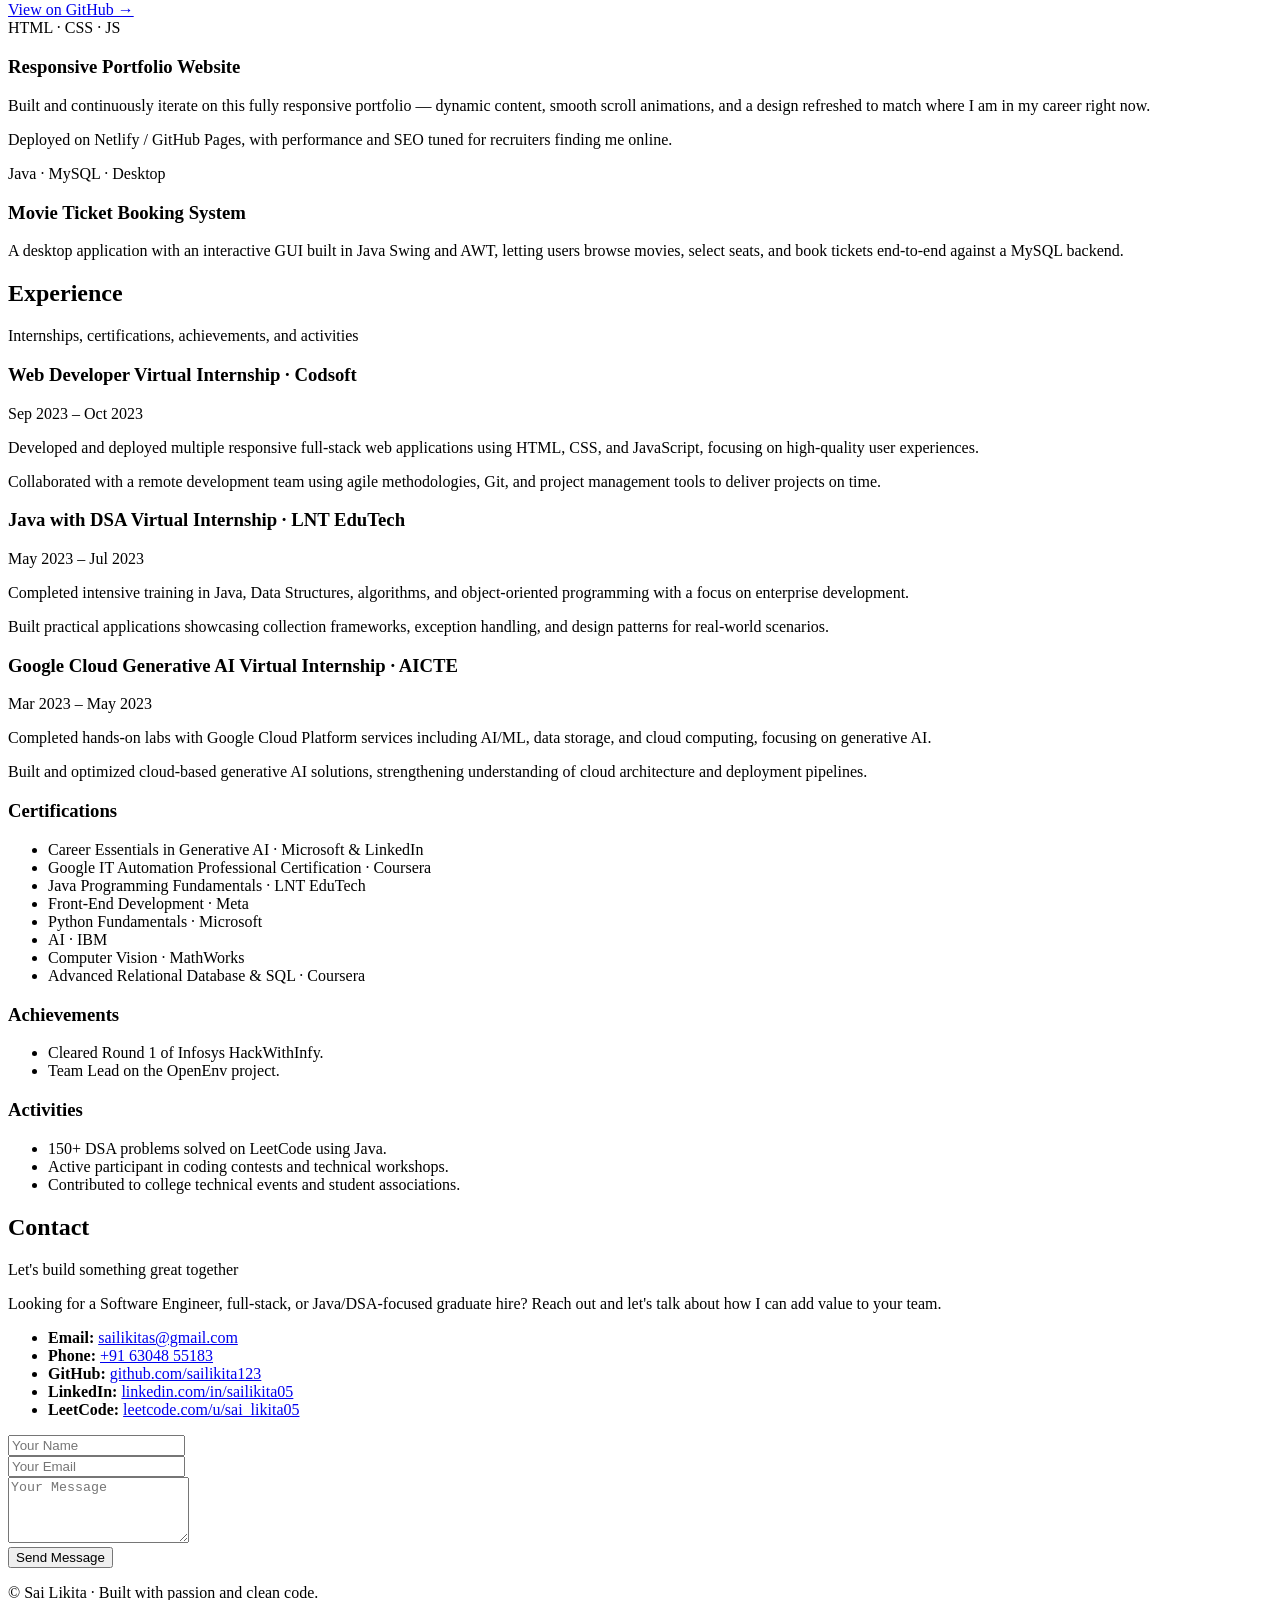
==== commit c4da6013: "Rename index (4).html to index.html" ====
--- a/index.html
+++ b/index.html
@@ -42,7 +42,7 @@
       <div class="hero-text">
         <p class="tagline">Software Engineering · Java · DSA · Full‑Stack</p>
         <h1>Hi, I'm <span>Sai Likita</span></h1>
-        <h2>B.Tech CSE student, aspiring <span id="typewriter" class="typewriter"></span><span class="cursor" aria-hidden="true">|</span></h2>
+        <h2>B.Tech CSE Student &middot; Software Engineer &middot; Full-Stack Developer</h2>
         <p class="hero-subtitle">
           I build Java backends, full‑stack web apps, and the occasional AI‑powered tool —
           then push them to production. Currently looking for a Software Engineer or
@@ -182,14 +182,12 @@
       <article class="project-card" data-tilt>
         <div class="project-tag">Python · FastAPI · RL</div>
         <h3>Customer Support AI Environment</h3>
-        <p>
-          A reward-based AI environment that simulates real customer support scenarios — order delays,
-          damaged products, refund requests — across easy, medium, and hard difficulty tiers.
-        </p>
-        <p>
-          Responses are scored against a reward function weighing politeness, correctness, and empathy,
-          with a FastAPI backend built for deployment on Hugging Face Spaces.
-        </p>
+        <dl class="project-meta">
+          <div><dt>Problem</dt><dd>No quick, consistent way to score how well a response handles a real customer-support scenario.</dd></div>
+          <div><dt>Built</dt><dd>A reward-based environment simulating support scenarios — order delays, damaged products, refunds — across easy/medium/hard tiers.</dd></div>
+          <div><dt>Tech</dt><dd>Python, FastAPI, reward-function scoring; built for deployment on Hugging Face Spaces.</dd></div>
+          <div><dt>Result</dt><dd>A reusable evaluation harness scoring responses on politeness, correctness, and empathy.</dd></div>
+        </dl>
         <a class="project-link" href="https://github.com/sailikita123/Customer-Support-AI-Environment" target="_blank">View on GitHub →</a>
       </article>
 
@@ -197,15 +195,12 @@
       <article class="project-card" data-tilt>
         <div class="project-tag">Python · Streamlit · LLM</div>
         <h3>SAP-Style Data Reconciliation Chatbot</h3>
-        <p>
-          A natural-language chatbot for PO ↔ GR/IR reconciliation — the two-table matching problem common
-          in SAP-adjacent finance operations. Ask it things like "which POs have GR but no IR?"
-        </p>
-        <p>
-          The model only ever writes SQL, which is validated read-only and schema-checked before running
-          against SQLite; a separate step then explains the answer strictly from the returned rows, so the
-          model can't invent numbers. Includes a live dashboard and a no-API-key mock mode for demos.
-        </p>
+        <dl class="project-meta">
+          <div><dt>Problem</dt><dd>Manually cross-checking Purchase Orders against Goods/Invoice Receipts — a common SAP finance task — is slow and error-prone.</dd></div>
+          <div><dt>Built</dt><dd>A natural-language chatbot that answers questions like "which POs have GR but no IR?" by generating its own SQL.</dd></div>
+          <div><dt>Tech</dt><dd>Python, Streamlit, an LLM restricted to read-only schema-checked SQL, SQLite backend.</dd></div>
+          <div><dt>Result</dt><dd>Answers are explained strictly from returned rows so the model can't invent numbers — ships with a live dashboard and a no-API-key demo mode.</dd></div>
+        </dl>
         <a class="project-link" href="https://github.com/sailikita123/SAP-Style-Data-Reconciliation-Chatbot" target="_blank">View on GitHub →</a>
       </article>
 
@@ -213,14 +208,12 @@
       <article class="project-card" data-tilt>
         <div class="project-tag">JavaScript · Firebase</div>
         <h3>EPLQ — Privacy-Preserving Location Search</h3>
-        <p>
-          A web-based location service that stores Points of Interest in encrypted form — admins upload
-          POIs, and users can search locations without ever exposing sensitive data.
-        </p>
-        <p>
-          Built with HTML, CSS, JavaScript, and Firebase, with role-based access control and activity
-          logging for admin and user flows.
-        </p>
+        <dl class="project-meta">
+          <div><dt>Problem</dt><dd>Location-based services usually expose exact coordinates to work, leaking sensitive location data.</dd></div>
+          <div><dt>Built</dt><dd>A location search service where admins upload Points of Interest and users can search them without the underlying data being exposed.</dd></div>
+          <div><dt>Tech</dt><dd>HTML, CSS, JavaScript, Firebase, with role-based access control.</dd></div>
+          <div><dt>Result</dt><dd>A working demo of privacy-preserving location search with separate admin/user flows and activity logging.</dd></div>
+        </dl>
         <a class="project-link" href="https://github.com/sailikita123/EPLQ" target="_blank">View on GitHub →</a>
       </article>
 
@@ -228,38 +221,22 @@
       <article class="project-card" data-tilt>
         <div class="project-tag">Java · JDBC · MySQL</div>
         <h3>Airline Management System</h3>
-        <p>
-          A desktop Java application for managing passenger, flight, and booking details, built while
-          following a Java/JDBC/MySQL project course and then customized as a personal reference build.
-        </p>
-        <p>
-          Covers login, flight search, booking, cancellation, and payment flows against a MySQL backend —
-          good hands-on practice with JDBC and relational data before building things fully from scratch.
-        </p>
+        <dl class="project-meta">
+          <div><dt>Problem</dt><dd>Needed hands-on practice with real JDBC/MySQL data flows for a desktop Java app, not just theory.</dd></div>
+          <div><dt>Built</dt><dd>A desktop airline management app covering login, flight search, booking, cancellation, and payment — built while following a Java/JDBC/MySQL course, then customized.</dd></div>
+          <div><dt>Tech</dt><dd>Java, JDBC, MySQL.</dd></div>
+          <div><dt>Result</dt><dd>Solid reps with relational data and JDBC before building fully original backend systems from scratch.</dd></div>
+        </dl>
         <a class="project-link" href="https://github.com/sailikita123/Airline-Management-System" target="_blank">View on GitHub →</a>
       </article>
 
-      <!-- Sawari -->
-      <article class="project-card" data-tilt>
-        <div class="project-tag">HTML · CSS · JS</div>
-        <h3>Sawari</h3>
-        <p class="project-placeholder">
-          I can see this is a real built project on your GitHub (index.html, script.js, styles.css,
-          10 commits) but I don't know what it does yet — send me a line or two and I'll write this up.
-        </p>
-        <a class="project-link" href="https://github.com/sailikita123/sailikita" target="_blank">View on GitHub →</a>
-      </article>
-
       <!-- AI Attendance Checker -->
       <article class="project-card" data-tilt>
-        <div class="project-tag">HTML · Agentic AI</div>
+        <div class="project-tag">HTML · Attendance Tracking</div>
         <h3>AI Attendance Checker</h3>
         <p>
-          An agentic AI‑based attendance checker — currently a focused single‑page build on GitHub.
-        </p>
-        <p class="project-placeholder">
-          Tell me how it actually works (what it detects, what "agentic" means here, any tech stack
-          details) and I'll turn this into a real project description instead of a placeholder.
+          A lightweight attendance tool that checks and estimates whether users are present, giving a
+          quick, automated read on attendance instead of a manual roll‑call.
         </p>
         <a class="project-link" href="https://github.com/sailikita123/Ai-Attendence-Checker" target="_blank">View on GitHub →</a>
       </article>
@@ -293,44 +270,10 @@
   <section id="experience" class="section experience">
     <div class="section-title">
       <h2>Experience</h2>
-      <p>Internships, certifications, and activities</p>
+      <p>Internships, certifications, achievements, and activities</p>
     </div>
 
     <div class="timeline">
-      <div class="timeline-item">
-        <div class="timeline-dot"></div>
-        <div class="timeline-content">
-          <h3>Software Engineering Intern · NTS Nihon Global</h3>
-          <span class="timeline-date">Add dates</span>
-          <p class="project-placeholder">
-            Share what you actually worked on here (stack, features shipped, team size) and I'll write
-            2–3 solid bullet points in the same voice as the rest of the timeline.
-          </p>
-        </div>
-      </div>
-
-      <div class="timeline-item">
-        <div class="timeline-dot"></div>
-        <div class="timeline-content">
-          <h3>Software Intern · Unified Mentor</h3>
-          <span class="timeline-date">Add dates</span>
-          <p class="project-placeholder">
-            Same here — tell me the project(s), your responsibilities, and any measurable outcome.
-          </p>
-        </div>
-      </div>
-
-      <div class="timeline-item">
-        <div class="timeline-dot"></div>
-        <div class="timeline-content">
-          <h3>Intern · SmartBridge</h3>
-          <span class="timeline-date">Add dates</span>
-          <p class="project-placeholder">
-            Same here too — give me the track (AI/ML, web, etc.) and what you built.
-          </p>
-        </div>
-      </div>
-
       <div class="timeline-item">
         <div class="timeline-dot"></div>
         <div class="timeline-content">
@@ -387,6 +330,18 @@
           <li>Career Essentials in Generative AI · Microsoft &amp; LinkedIn</li>
           <li>Google IT Automation Professional Certification · Coursera</li>
           <li>Java Programming Fundamentals · LNT EduTech</li>
+          <li>Front-End Development · Meta</li>
+          <li>Python Fundamentals · Microsoft</li>
+          <li>AI · IBM</li>
+          <li>Computer Vision · MathWorks</li>
+          <li>Advanced Relational Database &amp; SQL · Coursera</li>
+        </ul>
+      </div>
+      <div class="achievements">
+        <h3>Achievements</h3>
+        <ul>
+          <li>Cleared Round 1 of Infosys HackWithInfy.</li>
+          <li>Team Lead on the OpenEnv project.</li>
         </ul>
       </div>
       <div class="activities">
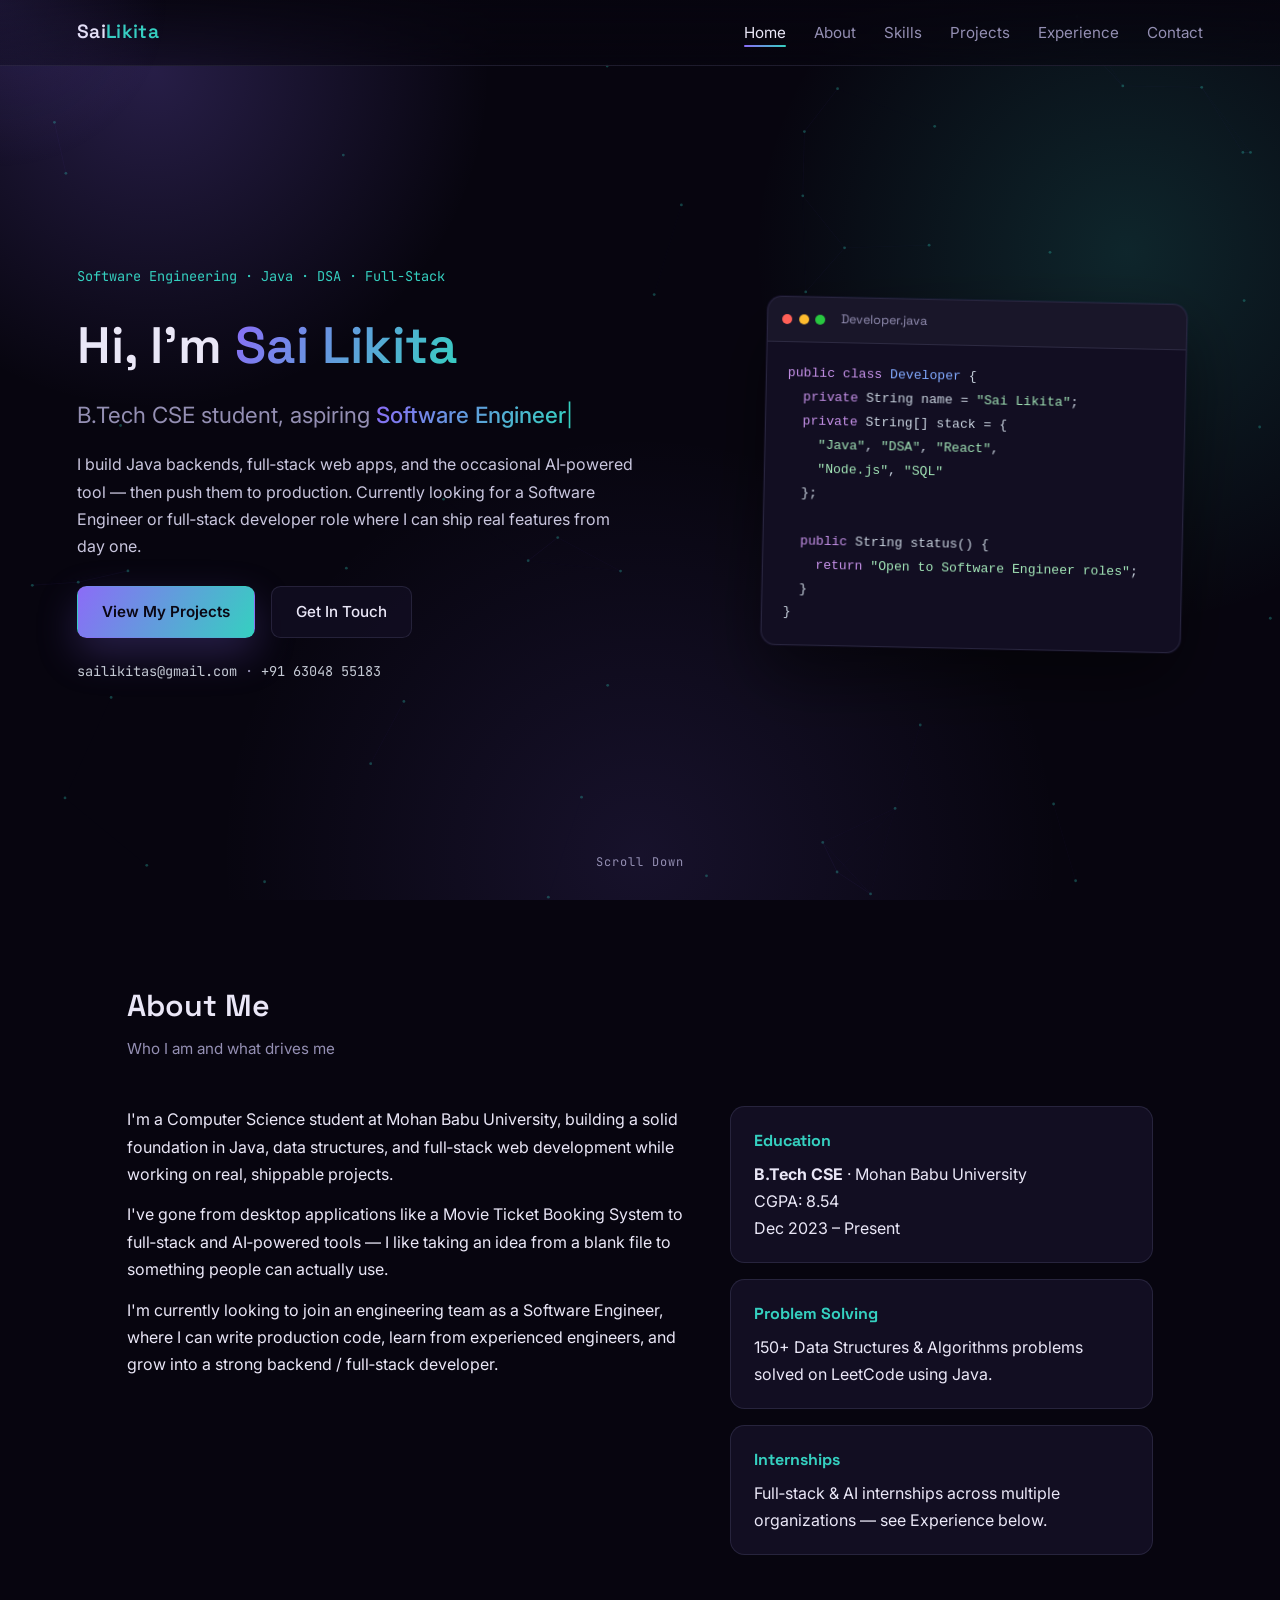
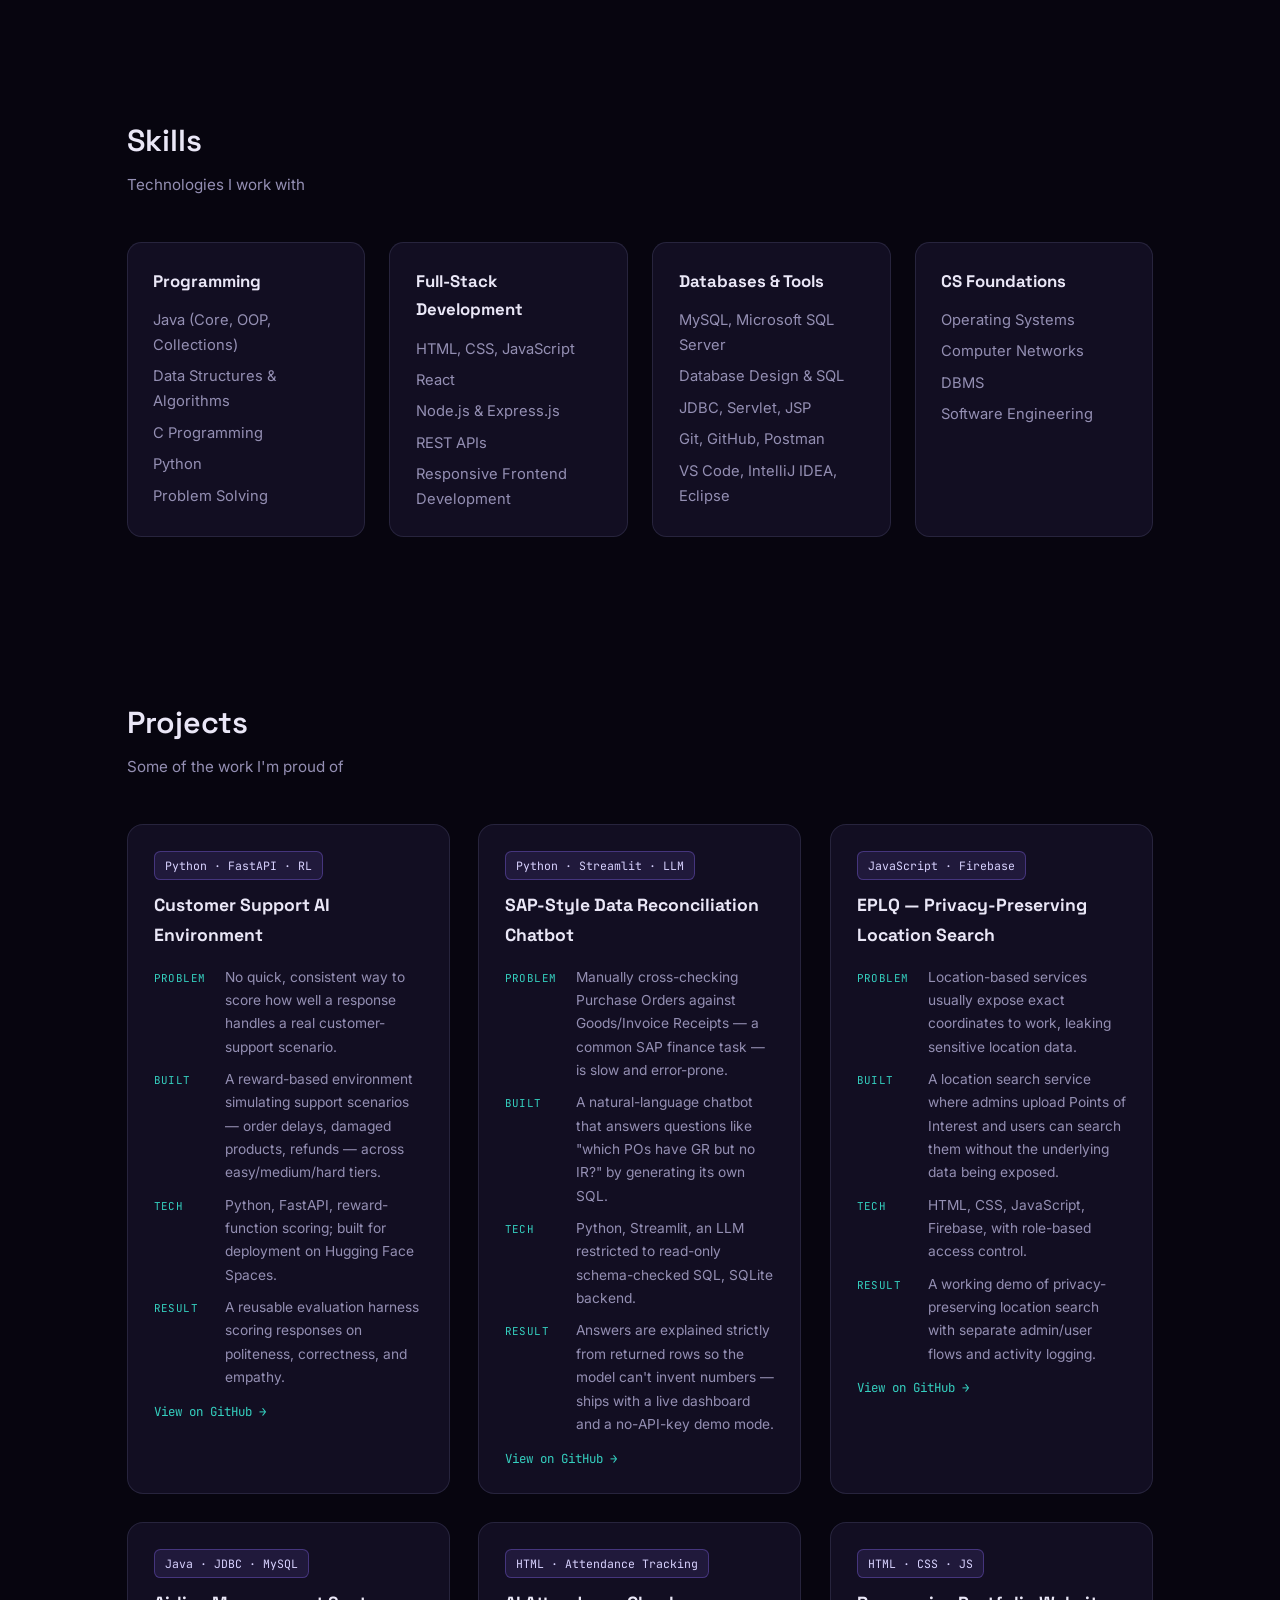
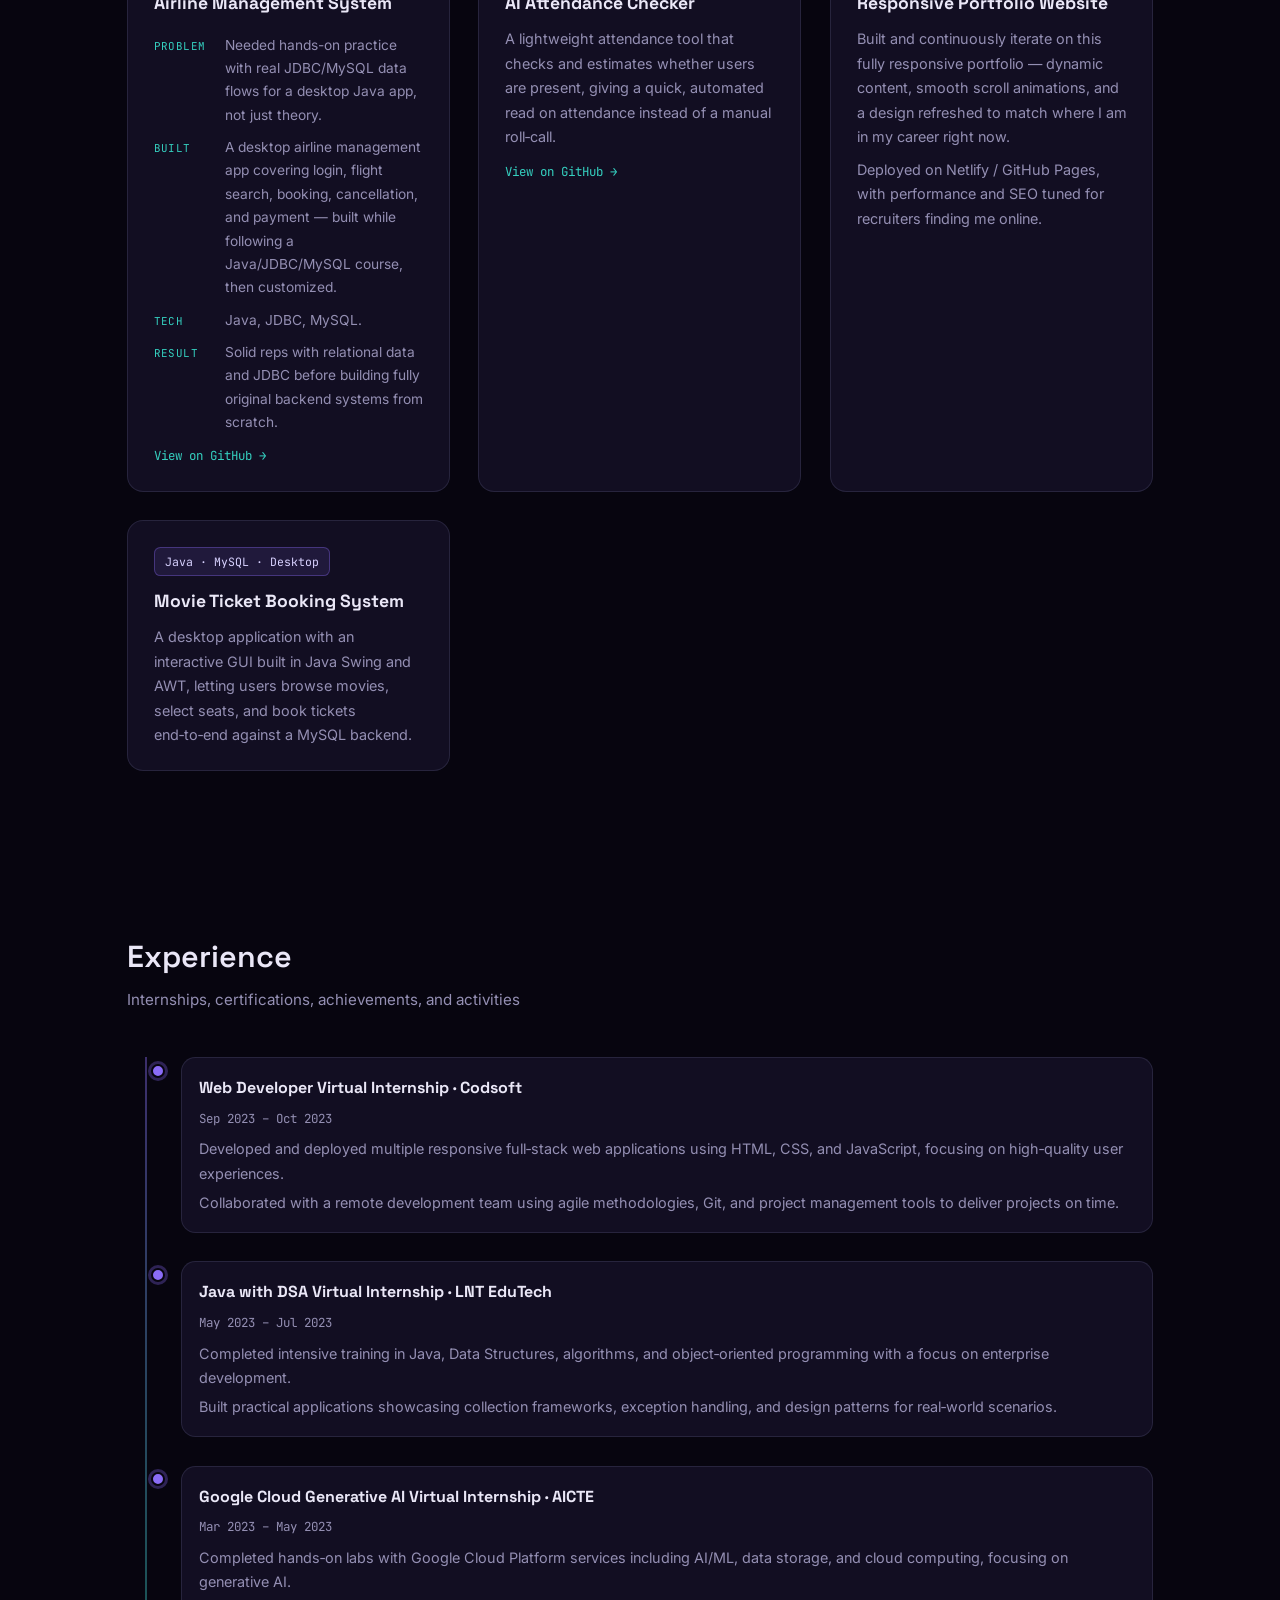
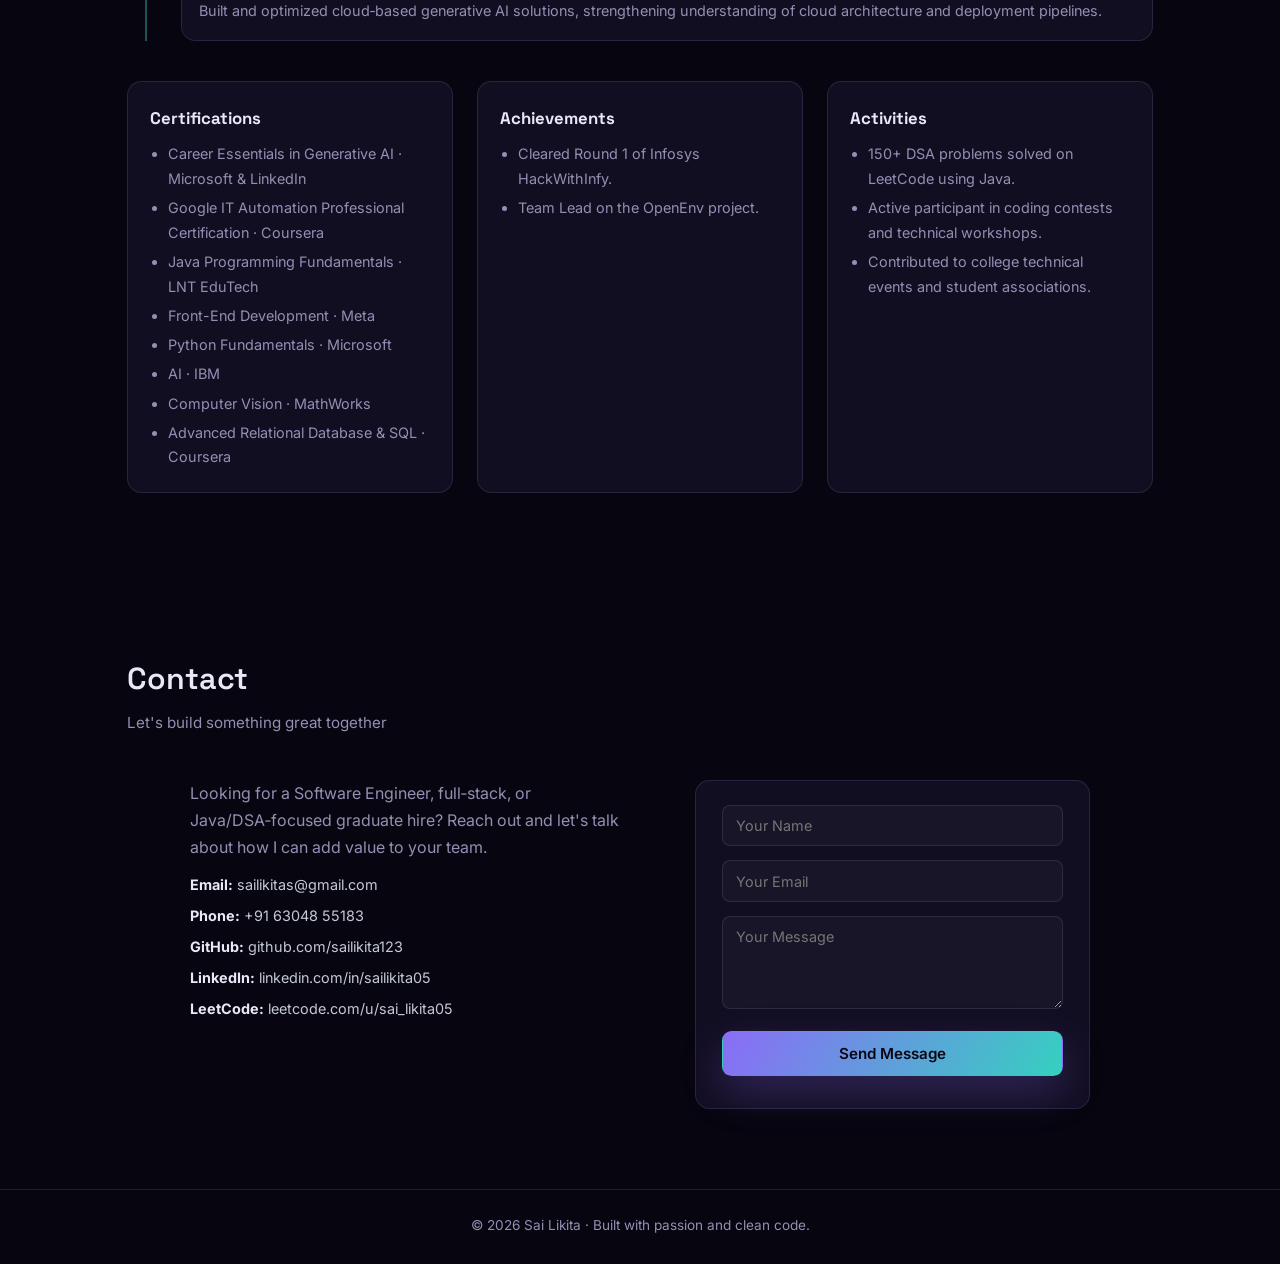
==== commit fb61d59f: "Update subtitle and improve hero section text" ====
--- a/index.html
+++ b/index.html
@@ -42,7 +42,7 @@
       <div class="hero-text">
         <p class="tagline">Software Engineering · Java · DSA · Full‑Stack</p>
         <h1>Hi, I'm <span>Sai Likita</span></h1>
-        <h2>B.Tech CSE Student &middot; Software Engineer &middot; Full-Stack Developer</h2>
+        <h2>B.Tech CSE student, aspiring <span id="typewriter" class="typewriter">Software Engineer</span><span class="cursor" aria-hidden="true">|</span></h2>
         <p class="hero-subtitle">
           I build Java backends, full‑stack web apps, and the occasional AI‑powered tool —
           then push them to production. Currently looking for a Software Engineer or
--- a/styles.css
+++ b/styles.css
@@ -0,0 +1,882 @@
+* {
+  margin: 0;
+  padding: 0;
+  box-sizing: border-box;
+}
+
+:root {
+  /* Base */
+  --bg: #07050f;
+  --bg-alt: #0d0a1a;
+  --surface: #120e22;
+  --border: rgba(148, 148, 196, 0.16);
+
+  /* Accents — violet to teal duotone, amber reserved for signal/CTA */
+  --accent-1: #8b6cf7;
+  --accent-2: #35d0c0;
+  --accent-amber: #f5a623;
+
+  /* Text */
+  --text: #eae7f7;
+  --muted: #948fb3;
+
+  /* Type */
+  --font-display: "Space Grotesk", system-ui, sans-serif;
+  --font-body: "Inter", system-ui, -apple-system, sans-serif;
+  --font-mono: "JetBrains Mono", ui-monospace, monospace;
+}
+
+@media (prefers-reduced-motion: reduce) {
+  *, *::before, *::after {
+    animation-duration: 0.001ms !important;
+    animation-iteration-count: 1 !important;
+    transition-duration: 0.001ms !important;
+    scroll-behavior: auto !important;
+  }
+}
+
+html {
+  scroll-behavior: smooth;
+}
+
+body {
+  font-family: var(--font-body);
+  background: var(--bg);
+  color: var(--text);
+  line-height: 1.7;
+  position: relative;
+  overflow-x: hidden;
+}
+
+h1, h2, h3, .logo, .terminal-title {
+  font-family: var(--font-display);
+}
+
+/* Decorative background glow — one orchestrated ambient element */
+.bg-glow {
+  position: fixed;
+  inset: 0;
+  z-index: -1;
+  background:
+    radial-gradient(560px circle at 12% 8%, rgba(139, 108, 247, 0.24), transparent 60%),
+    radial-gradient(620px circle at 88% 28%, rgba(53, 208, 192, 0.16), transparent 60%),
+    radial-gradient(700px circle at 50% 95%, rgba(139, 108, 247, 0.12), transparent 60%),
+    var(--bg);
+  animation: drift 22s ease-in-out infinite alternate;
+}
+
+@keyframes drift {
+  from { background-position: 0 0, 0 0, 0 0; }
+  to { background-position: 40px -30px, -30px 40px, 20px 20px; }
+}
+
+::selection {
+  background: var(--accent-1);
+  color: #0a0714;
+}
+
+/* Preloader — one orchestrated entrance moment, then gone for good */
+.preloader {
+  position: fixed;
+  inset: 0;
+  z-index: 999;
+  display: flex;
+  align-items: center;
+  justify-content: center;
+  background: var(--bg);
+  transition: opacity 0.6s ease, visibility 0.6s ease;
+}
+
+.preloader-mark {
+  font-family: var(--font-display);
+  font-size: 1.6rem;
+  font-weight: 700;
+  letter-spacing: 0.08em;
+  background: linear-gradient(120deg, var(--accent-1), var(--accent-2));
+  -webkit-background-clip: text;
+  background-clip: text;
+  color: transparent;
+  animation: pulseMark 1.1s ease-in-out infinite;
+}
+
+@keyframes pulseMark {
+  0%, 100% { opacity: 0.4; transform: scale(0.94); }
+  50% { opacity: 1; transform: scale(1); }
+}
+
+.preloader.done {
+  opacity: 0;
+  visibility: hidden;
+  pointer-events: none;
+}
+
+/* Particle constellation canvas, sits above the ambient glow */
+#particles {
+  position: fixed;
+  inset: 0;
+  z-index: 0;
+  pointer-events: none;
+  opacity: 0.55;
+}
+
+body > * {
+  position: relative;
+  z-index: 1;
+}
+
+/* Cursor glow — desktop only, follows the pointer */
+.cursor-glow {
+  position: fixed;
+  top: 0;
+  left: 0;
+  width: 340px;
+  height: 340px;
+  border-radius: 50%;
+  background: radial-gradient(circle, rgba(139, 108, 247, 0.14), transparent 70%);
+  transform: translate(-50%, -50%);
+  pointer-events: none;
+  z-index: 2;
+  will-change: transform;
+  display: none;
+}
+
+@media (pointer: fine) {
+  .cursor-glow {
+    display: block;
+  }
+}
+
+/* Typewriter target */
+.typewriter {
+  background: linear-gradient(120deg, var(--accent-1), var(--accent-2));
+  -webkit-background-clip: text;
+  background-clip: text;
+  color: transparent;
+  font-weight: 500;
+}
+
+/* Tilt-on-hover targets get perspective from JS-applied inline transform;
+   this just sets up the transition + will-change */
+[data-tilt] {
+  transition: transform 0.15s ease-out, box-shadow 0.2s ease;
+  will-change: transform;
+}
+
+/* Stagger-reveal: JS adds .reveal to eligible children, then .in-view flips it on
+   with a per-index delay set via the --delay custom property */
+.reveal {
+  opacity: 0;
+  transform: translateY(18px);
+  transition: opacity 0.55s ease, transform 0.55s ease;
+  transition-delay: var(--delay, 0ms);
+}
+
+.reveal.in-view {
+  opacity: 1;
+  transform: translateY(0);
+}
+
+/* Nav active-section highlight */
+.nav-links a.active {
+  color: var(--text);
+}
+
+.nav-links a.active::after {
+  width: 100%;
+}
+
+/* Navbar */
+.navbar {
+  position: fixed;
+  top: 0;
+  left: 0;
+  right: 0;
+  padding: 1rem 6vw;
+  display: flex;
+  align-items: center;
+  justify-content: space-between;
+  backdrop-filter: blur(18px);
+  background: linear-gradient(to bottom, rgba(7, 5, 15, 0.9), rgba(7, 5, 15, 0.55));
+  z-index: 100;
+  border-bottom: 1px solid var(--border);
+}
+
+.logo {
+  font-weight: 600;
+  font-size: 1.2rem;
+  letter-spacing: 0.02em;
+}
+
+.logo span {
+  color: var(--accent-2);
+}
+
+.nav-links {
+  list-style: none;
+  display: flex;
+  gap: 1.75rem;
+}
+
+.nav-links a {
+  color: var(--muted);
+  text-decoration: none;
+  font-size: 0.95rem;
+  position: relative;
+  transition: color 0.2s ease;
+}
+
+.nav-links a::after {
+  content: "";
+  position: absolute;
+  left: 0;
+  bottom: -0.35rem;
+  width: 0;
+  height: 2px;
+  background: linear-gradient(90deg, var(--accent-1), var(--accent-2));
+  border-radius: 999px;
+  transition: width 0.2s ease;
+}
+
+.nav-links a:hover {
+  color: var(--text);
+}
+
+.nav-links a:hover::after {
+  width: 100%;
+}
+
+/* Mobile nav toggle */
+.nav-toggle {
+  display: none;
+  flex-direction: column;
+  gap: 0.25rem;
+  cursor: pointer;
+}
+
+.nav-toggle span {
+  width: 22px;
+  height: 2px;
+  background: var(--text);
+}
+
+/* Hero */
+.hero {
+  min-height: 100vh;
+  padding: 7rem 6vw 4rem;
+  display: flex;
+  align-items: center;
+  position: relative;
+}
+
+.hero-content {
+  max-width: 1180px;
+  width: 100%;
+  margin: 0 auto;
+  display: grid;
+  grid-template-columns: 1.15fr 0.85fr;
+  gap: 3rem;
+  align-items: center;
+}
+
+.hero-text .tagline {
+  font-family: var(--font-mono);
+  font-size: 0.85rem;
+  color: var(--accent-2);
+  margin-bottom: 0.9rem;
+}
+
+.hero-text h1 {
+  font-size: clamp(2.4rem, 4vw, 3.4rem);
+  font-weight: 600;
+  margin-bottom: 0.4rem;
+}
+
+.hero-text h1 span {
+  background: linear-gradient(120deg, var(--accent-1), var(--accent-2));
+  -webkit-background-clip: text;
+  background-clip: text;
+  color: transparent;
+}
+
+.hero-text h2 {
+  font-size: clamp(1.1rem, 2vw, 1.4rem);
+  color: var(--muted);
+  margin-bottom: 1.1rem;
+  font-weight: 400;
+  font-family: var(--font-body);
+}
+
+.cursor {
+  color: var(--accent-2);
+  animation: blink 1s step-start infinite;
+}
+
+@keyframes blink {
+  50% { opacity: 0; }
+}
+
+.hero-subtitle {
+  max-width: 560px;
+  color: #c9c6de;
+  margin-bottom: 1.6rem;
+}
+
+.hero-buttons {
+  display: flex;
+  gap: 1rem;
+  margin-bottom: 1.4rem;
+}
+
+.btn {
+  padding: 0.75rem 1.5rem;
+  border-radius: 0.6rem;
+  border: 1px solid transparent;
+  font-family: var(--font-body);
+  font-size: 0.95rem;
+  font-weight: 500;
+  cursor: pointer;
+  text-decoration: none;
+  transition: transform 0.2s ease, box-shadow 0.2s ease, border-color 0.2s ease, background 0.2s ease;
+  display: inline-block;
+}
+
+.btn.primary {
+  background: linear-gradient(120deg, var(--accent-1), var(--accent-2));
+  color: #0a0714;
+  font-weight: 600;
+  box-shadow: 0 16px 40px rgba(139, 108, 247, 0.25);
+}
+
+.btn.primary:hover {
+  transform: translateY(-2px);
+  box-shadow: 0 20px 50px rgba(139, 108, 247, 0.4);
+}
+
+.btn.secondary {
+  background: rgba(18, 14, 34, 0.8);
+  color: var(--text);
+  border-color: var(--border);
+}
+
+.btn.secondary:hover {
+  border-color: var(--accent-2);
+  background: rgba(18, 14, 34, 0.95);
+}
+
+.hero-links {
+  font-family: var(--font-mono);
+  font-size: 0.85rem;
+  color: var(--muted);
+}
+
+.hero-links a {
+  color: #c4c9d4;
+  text-decoration: none;
+}
+
+.hero-links a:hover {
+  color: var(--accent-2);
+}
+
+/* Hero visual: terminal card */
+.hero-visual {
+  display: flex;
+  justify-content: center;
+}
+
+.terminal-card {
+  width: 100%;
+  max-width: 420px;
+  background: var(--surface);
+  border: 1px solid var(--border);
+  border-radius: 0.9rem;
+  overflow: hidden;
+  box-shadow: 0 30px 70px rgba(0, 0, 0, 0.5), 0 0 0 1px rgba(139, 108, 247, 0.08);
+  transform: rotate(1.2deg);
+}
+
+.terminal-bar {
+  display: flex;
+  align-items: center;
+  gap: 0.4rem;
+  padding: 0.7rem 0.9rem;
+  background: rgba(255, 255, 255, 0.03);
+  border-bottom: 1px solid var(--border);
+}
+
+.dot {
+  width: 10px;
+  height: 10px;
+  border-radius: 50%;
+  display: inline-block;
+}
+
+.dot.red { background: #ff5f57; }
+.dot.yellow { background: #febc2e; }
+.dot.green { background: #28c840; }
+
+.terminal-title {
+  margin-left: 0.6rem;
+  font-size: 0.78rem;
+  color: var(--muted);
+}
+
+.terminal-body {
+  padding: 1.2rem 1.3rem;
+  font-family: var(--font-mono);
+  font-size: 0.82rem;
+  line-height: 1.75;
+  color: #cbd5e1;
+  overflow-x: auto;
+}
+
+.tok-kw { color: #c792ea; }
+.tok-class { color: #82aaff; }
+.tok-str { color: #a3e6b8; }
+
+/* Scroll indicator */
+.scroll-indicator {
+  position: absolute;
+  left: 50%;
+  bottom: 1.75rem;
+  transform: translateX(-50%);
+  font-family: var(--font-mono);
+  font-size: 0.75rem;
+  color: var(--muted);
+  letter-spacing: 0.08em;
+}
+
+/* Sections */
+.section {
+  padding: 5rem 6vw;
+  max-width: 1180px;
+  margin: 0 auto;
+}
+
+.section-title {
+  margin-bottom: 2.75rem;
+}
+
+.section-title h2 {
+  font-size: 1.9rem;
+  font-weight: 600;
+  margin-bottom: 0.3rem;
+}
+
+.section-title p {
+  color: var(--muted);
+  font-size: 0.95rem;
+}
+
+/* Scroll reveal — applied to section titles only, one moment per section */
+.section-title {
+  opacity: 0;
+  transform: translateY(14px);
+  transition: opacity 0.6s ease, transform 0.6s ease;
+}
+
+.section-title.in-view {
+  opacity: 1;
+  transform: translateY(0);
+}
+
+/* About */
+.about-grid {
+  display: grid;
+  grid-template-columns: 2fr 1.5fr;
+  gap: 2.5rem;
+  align-items: flex-start;
+}
+
+.about-text p + p {
+  margin-top: 0.85rem;
+}
+
+.about-highlights {
+  display: grid;
+  gap: 1rem;
+}
+
+.highlight-card {
+  background: var(--surface);
+  border-radius: 0.9rem;
+  padding: 1.25rem 1.4rem;
+  border: 1px solid var(--border);
+}
+
+.highlight-card h3 {
+  font-size: 1rem;
+  margin-bottom: 0.4rem;
+  color: var(--accent-2);
+}
+
+/* Skills */
+.skills-grid {
+  display: grid;
+  grid-template-columns: repeat(auto-fit, minmax(210px, 1fr));
+  gap: 1.5rem;
+}
+
+.skills-group {
+  background: var(--surface);
+  border-radius: 0.9rem;
+  padding: 1.5rem 1.6rem;
+  border: 1px solid var(--border);
+}
+
+.skills-group h3 {
+  margin-bottom: 0.8rem;
+  font-size: 1.05rem;
+}
+
+.skills-group ul {
+  list-style: none;
+  font-size: 0.92rem;
+  color: var(--muted);
+}
+
+.skills-group li + li {
+  margin-top: 0.4rem;
+}
+
+/* Projects */
+.projects-grid {
+  display: grid;
+  grid-template-columns: repeat(auto-fit, minmax(270px, 1fr));
+  gap: 1.75rem;
+}
+
+.project-card {
+  background: var(--surface);
+  border-radius: 1rem;
+  padding: 1.6rem 1.6rem 1.4rem;
+  border: 1px solid var(--border);
+  transition: border-color 0.2s ease, transform 0.2s ease;
+}
+
+.project-card:hover {
+  border-color: rgba(139, 108, 247, 0.5);
+}
+
+.project-tag {
+  display: inline-block;
+  font-family: var(--font-mono);
+  font-size: 0.72rem;
+  padding: 0.25rem 0.65rem;
+  border-radius: 0.4rem;
+  background: rgba(139, 108, 247, 0.12);
+  border: 1px solid rgba(139, 108, 247, 0.35);
+  color: #d8d2ff;
+  margin-bottom: 0.7rem;
+}
+
+.project-card h3 {
+  margin-bottom: 0.5rem;
+  font-size: 1.1rem;
+}
+
+.project-card p {
+  color: var(--muted);
+  font-size: 0.9rem;
+}
+
+.project-card p + p {
+  margin-top: 0.5rem;
+}
+
+.project-placeholder {
+  color: var(--accent-amber);
+  font-style: italic;
+  font-size: 0.82rem;
+  border-left: 2px solid rgba(245, 166, 35, 0.5);
+  padding-left: 0.7rem;
+}
+
+.project-link {
+  display: inline-block;
+  margin-top: 0.7rem;
+  font-family: var(--font-mono);
+  font-size: 0.78rem;
+  color: var(--accent-2);
+  text-decoration: none;
+}
+
+.project-link:hover {
+  text-decoration: underline;
+}
+
+.project-meta {
+  margin-top: 0.9rem;
+  display: grid;
+  gap: 0.55rem;
+}
+
+.project-meta > div {
+  display: grid;
+  grid-template-columns: 62px 1fr;
+  gap: 0.6rem;
+  align-items: baseline;
+}
+
+.project-meta dt {
+  font-family: var(--font-mono);
+  font-size: 0.68rem;
+  text-transform: uppercase;
+  letter-spacing: 0.04em;
+  color: var(--accent-2);
+}
+
+.project-meta dd {
+  font-size: 0.86rem;
+  color: var(--muted);
+}
+
+/* Experience */
+.timeline {
+  position: relative;
+  margin-bottom: 2.5rem;
+}
+
+.timeline::before {
+  content: "";
+  position: absolute;
+  left: 18px;
+  top: 0;
+  bottom: 0;
+  width: 2px;
+  background: linear-gradient(to bottom, var(--accent-1), var(--accent-2));
+  opacity: 0.4;
+}
+
+.timeline-item {
+  display: flex;
+  gap: 1rem;
+  margin-bottom: 1.8rem;
+  padding-left: 1.5rem;
+}
+
+.timeline-dot {
+  width: 14px;
+  height: 14px;
+  border-radius: 999px;
+  background: var(--accent-1);
+  border: 2px solid var(--bg);
+  box-shadow: 0 0 0 3px rgba(139, 108, 247, 0.3);
+  margin-top: 0.4rem;
+  flex-shrink: 0;
+}
+
+.timeline-content {
+  background: var(--surface);
+  border-radius: 0.9rem;
+  padding: 1rem 1.1rem;
+  border: 1px solid var(--border);
+  flex: 1;
+}
+
+.timeline-date {
+  font-family: var(--font-mono);
+  font-size: 0.78rem;
+  color: var(--muted);
+}
+
+.timeline-content h3 {
+  margin-bottom: 0.15rem;
+  font-size: 1rem;
+}
+
+.timeline-content p {
+  color: var(--muted);
+  font-size: 0.9rem;
+  margin-top: 0.4rem;
+}
+
+.timeline-content p + p {
+  margin-top: 0.3rem;
+}
+
+.certs-activities {
+  display: grid;
+  grid-template-columns: repeat(auto-fit, minmax(260px, 1fr));
+  gap: 1.5rem;
+}
+
+.certs, .achievements, .activities {
+  background: var(--surface);
+  border-radius: 0.9rem;
+  padding: 1.4rem;
+  border: 1px solid var(--border);
+}
+
+.certs h3, .achievements h3, .activities h3 {
+  margin-bottom: 0.6rem;
+  font-size: 1.05rem;
+}
+
+.certs ul, .achievements ul, .activities ul {
+  list-style: disc;
+  padding-left: 1.1rem;
+  font-size: 0.9rem;
+  color: var(--muted);
+}
+
+.certs li + li, .achievements li + li, .activities li + li {
+  margin-top: 0.3rem;
+}
+
+/* Contact */
+.contact-grid {
+  display: grid;
+  grid-template-columns: minmax(0, 1.2fr) minmax(0, 1fr);
+  gap: 2rem;
+  max-width: 900px;
+  margin: 0 auto;
+}
+
+.contact-info p {
+  color: var(--muted);
+  margin-bottom: 0.75rem;
+}
+
+.contact-info ul {
+  list-style: none;
+  font-size: 0.9rem;
+}
+
+.contact-info li + li {
+  margin-top: 0.4rem;
+}
+
+.contact-info a {
+  color: #c4c9d4;
+  text-decoration: none;
+}
+
+.contact-info a:hover {
+  color: var(--accent-2);
+}
+
+.contact-form {
+  background: var(--surface);
+  border-radius: 0.9rem;
+  padding: 1.5rem 1.6rem;
+  border: 1px solid var(--border);
+}
+
+.form-row {
+  margin-bottom: 0.9rem;
+}
+
+input, textarea {
+  width: 100%;
+  padding: 0.7rem 0.8rem;
+  border-radius: 0.5rem;
+  border: 1px solid var(--border);
+  background: rgba(255, 255, 255, 0.03);
+  color: var(--text);
+  font-family: var(--font-body);
+  font-size: 0.9rem;
+}
+
+input:focus, textarea:focus {
+  outline: none;
+  border-color: var(--accent-2);
+  box-shadow: 0 0 0 1px rgba(53, 208, 192, 0.6);
+}
+
+.btn.full-width {
+  width: 100%;
+  text-align: center;
+}
+
+.form-status {
+  margin-top: 0.5rem;
+  font-size: 0.85rem;
+  color: var(--muted);
+}
+
+/* Footer */
+.footer {
+  padding: 1.5rem 6vw 1.7rem;
+  text-align: center;
+  font-size: 0.85rem;
+  color: var(--muted);
+  border-top: 1px solid var(--border);
+}
+
+/* Visible keyboard focus */
+a:focus-visible,
+button:focus-visible,
+input:focus-visible,
+textarea:focus-visible {
+  outline: 2px solid var(--accent-2);
+  outline-offset: 2px;
+}
+
+/* Responsive */
+@media (max-width: 900px) {
+  .hero-content {
+    grid-template-columns: 1fr;
+  }
+
+  .hero-visual {
+    order: -1;
+  }
+
+  .terminal-card {
+    max-width: 480px;
+    transform: none;
+  }
+
+  .about-grid,
+  .contact-grid {
+    grid-template-columns: 1fr;
+  }
+}
+
+@media (max-width: 768px) {
+  .navbar {
+    padding-inline: 5vw;
+  }
+
+  .nav-links {
+    position: absolute;
+    top: 100%;
+    right: 0;
+    background: rgba(7, 5, 15, 0.98);
+    flex-direction: column;
+    gap: 0.5rem;
+    padding: 0.9rem 1.25rem 1.1rem;
+    border-bottom-left-radius: 0.9rem;
+    border-left: 1px solid var(--border);
+    border-bottom: 1px solid var(--border);
+    display: none;
+  }
+
+  .nav-links.open {
+    display: flex;
+  }
+
+  .nav-toggle {
+    display: flex;
+  }
+
+  .hero {
+    padding-top: 6.2rem;
+  }
+
+  .hero-buttons {
+    flex-direction: column;
+    align-items: flex-start;
+  }
+}
+
+@media (max-width: 480px) {
+  .section {
+    padding-inline: 5vw;
+  }
+
+  .hero {
+    padding-inline: 5vw;
+  }
+}
